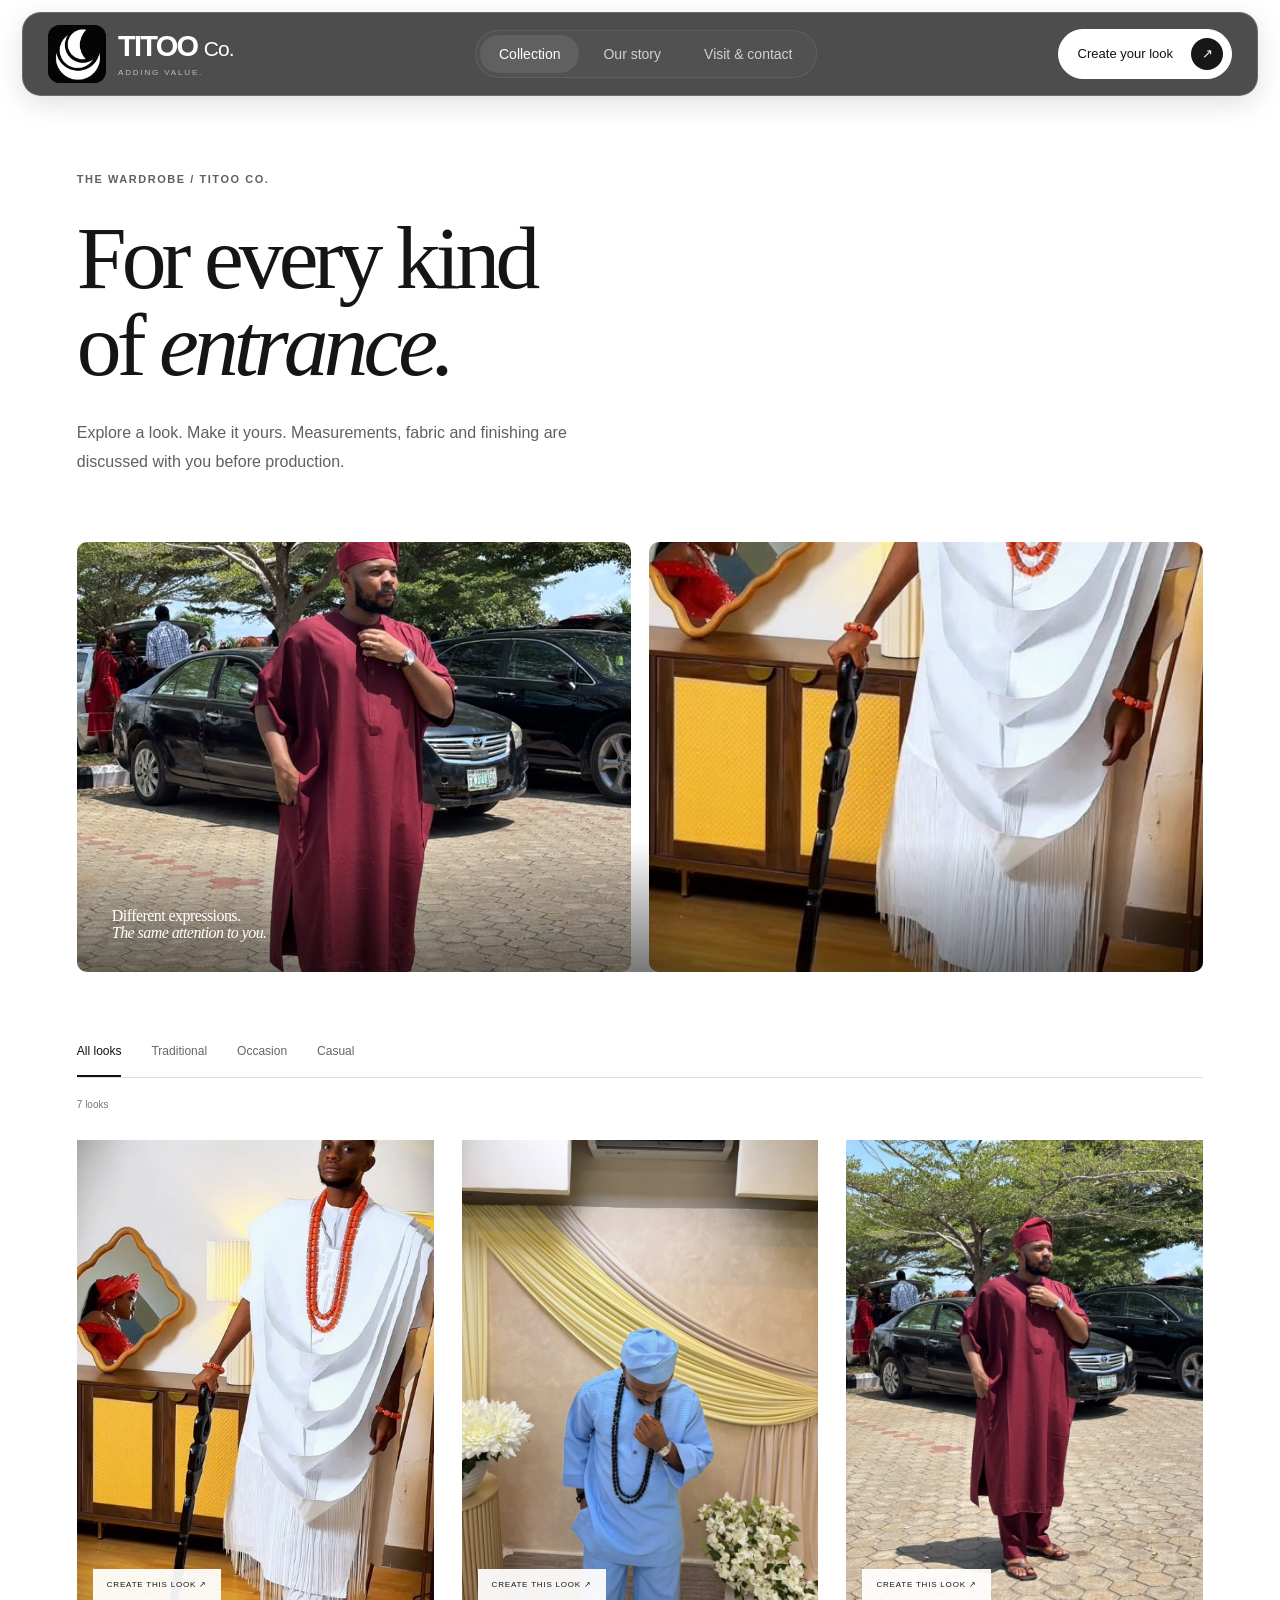
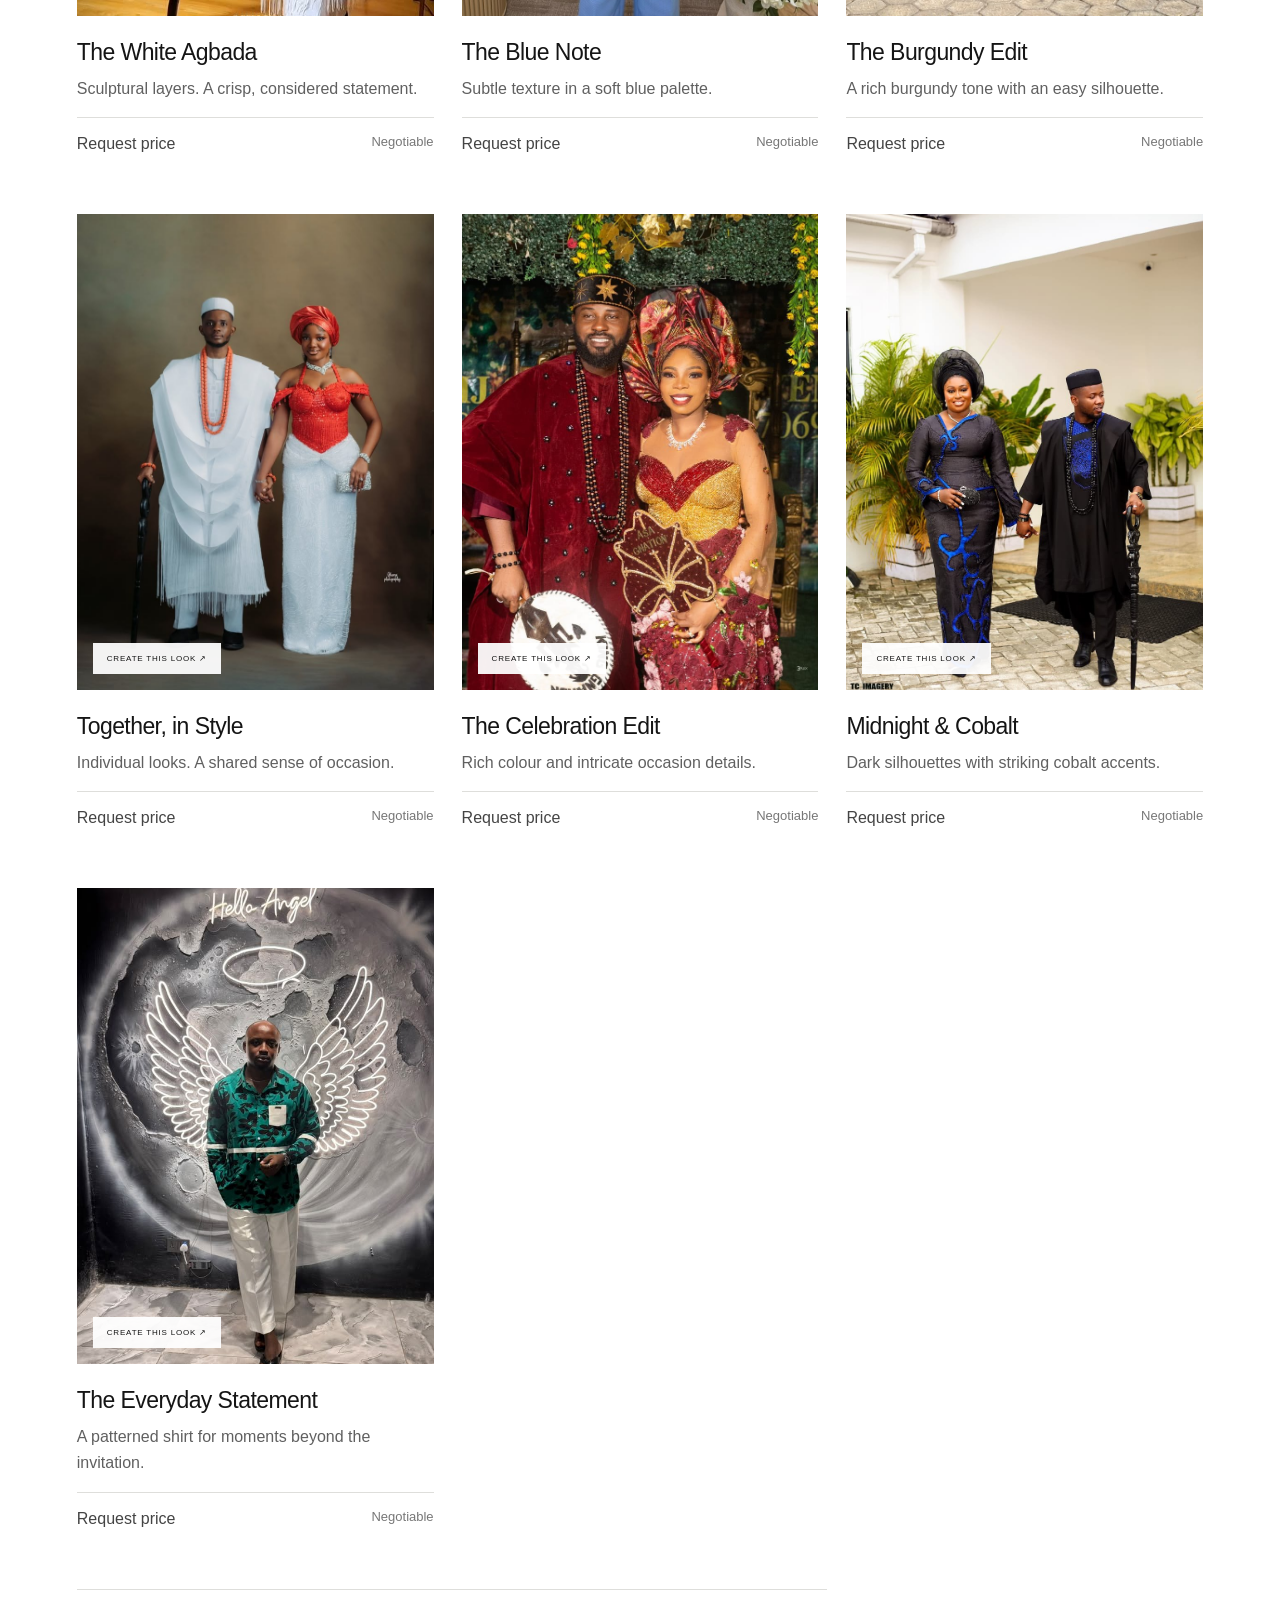
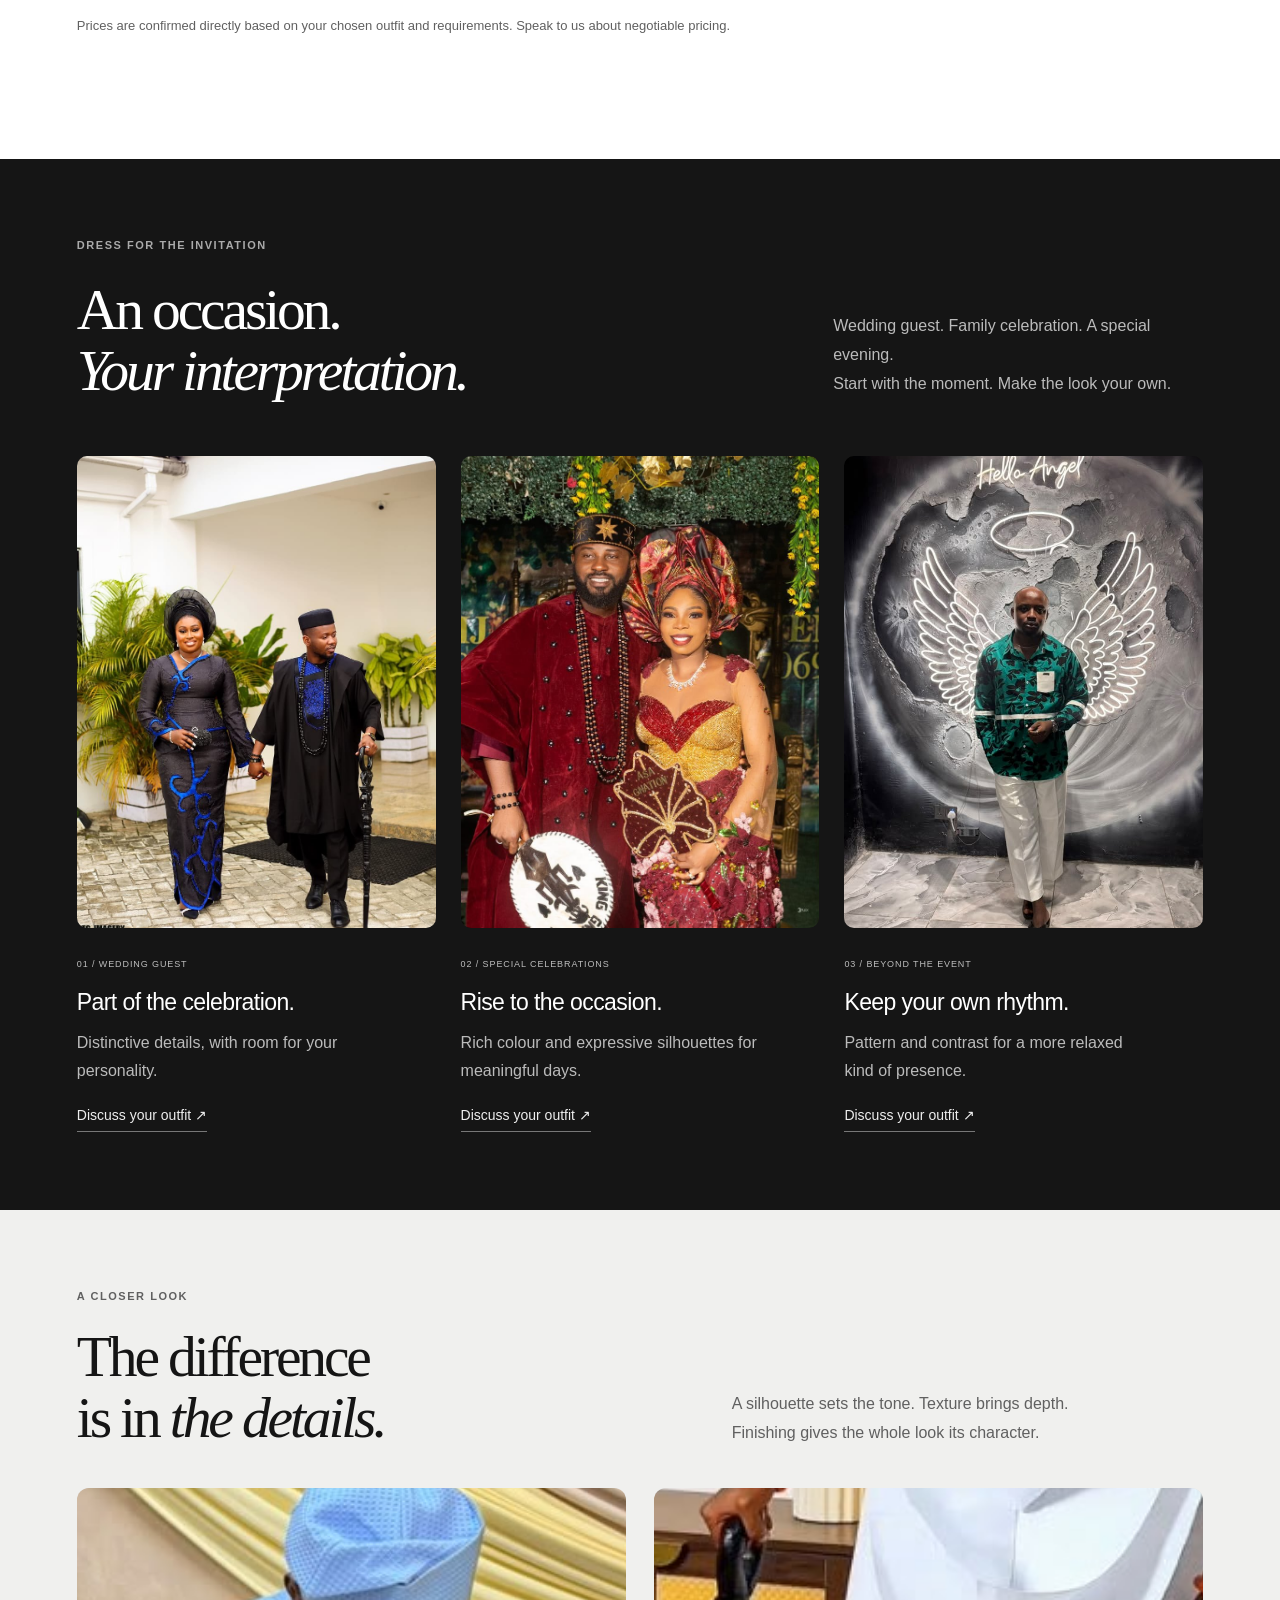
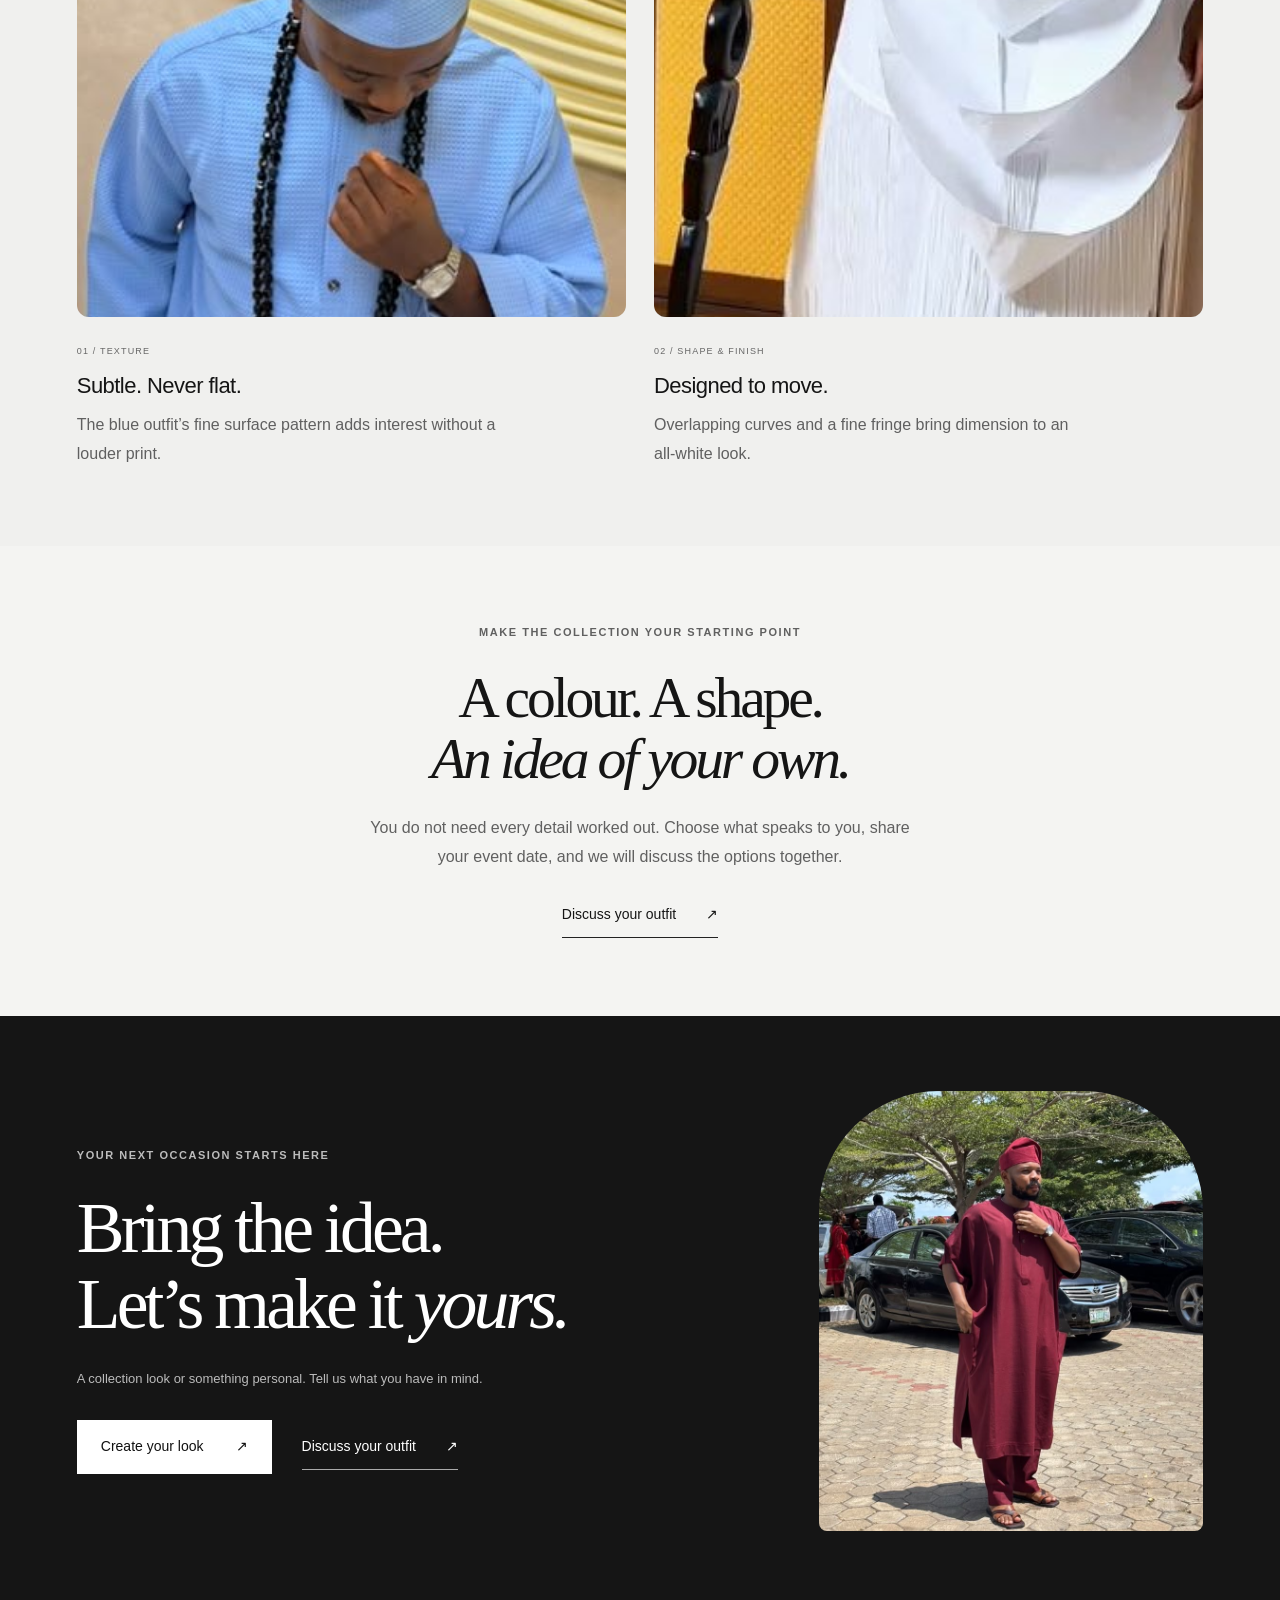
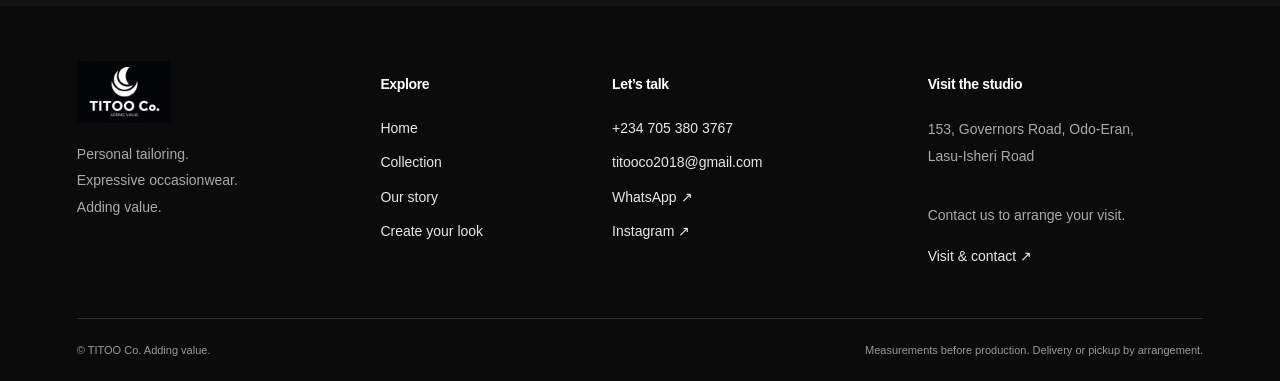
==== collection.html @ 391c6d2b "Update website" ====
<!doctype html>
<html lang="en">
    <head>
        <meta charset="utf-8" />
        <meta name="viewport" content="width=device-width,initial-scale=1" />
        <title>The Collection — TITOO Co.</title>
        <meta
            name="description"
            content="Personal tailoring and expressive occasionwear. Create your next look with TITOO Co."
        />
        <meta name="theme-color" content="#ffffff" />
        <link rel="icon" href="img/0.png" />
        <link rel="stylesheet" href="css/style.css" />
    </head>
    <body>
        <a class="skip-link" href="#main">Skip to content</a>
        <header class="site-header">
            <a class="header-brand" href="index.html" aria-label="TITOO Co. home">
                <span class="brand-mark"><img src="img/0.png" alt="" width="1024" height="1024" /></span>
                <span class="brand-type">
                    TITOO
                    <span class="brand-co">Co.</span>
                    <small>ADDING VALUE.</small>
                </span>
            </a>
            <button class="menu-toggle" type="button" aria-expanded="false" aria-controls="main-nav">
                Menu
                <span aria-hidden="true">+</span>
            </button>
            <nav id="main-nav" aria-label="Main navigation">
                <a href="collection.html" aria-current="page">Collection</a>
                <a href="story.html">Our story</a>
                <a href="visit.html">Visit & contact</a>
                <a class="nav-create" href="create.html">Create your look ↗</a>
            </nav>
            <a class="button small header-cta" href="create.html">
                Create your look
                <span aria-hidden="true">↗</span>
            </a>
        </header>
        <main id="main" tabindex="-1">
            <section class="page-intro">
                <p class="eyebrow">THE WARDROBE / TITOO CO.</p>
                <h1>
                    For every kind
                    <br />
                    of
                    <em>entrance.</em>
                </h1>
                <p>
                    Explore a look. Make it yours. Measurements, fabric and finishing are discussed with you before
                    production.
                </p>
            </section>
            <section class="collection-cover">
                <div>
                    <img
                        class=""
                        src="img/burgundy-edit.jpg"
                        alt="Full silhouette of the burgundy traditional outfit"
                        loading="lazy"
                        decoding="async"
                        width="810"
                        height="1080"
                    />
                </div>
                <div>
                    <img
                        class=""
                        src="img/white-agbada-detail.jpg"
                        alt="Sculptural white agbada layers"
                        loading="lazy"
                        decoding="async"
                        width="810"
                        height="1080"
                    />
                </div>
                <p>
                    Different expressions.
                    <br />
                    <em>The same attention to you.</em>
                </p>
            </section>
            <section class="catalog">
                <div class="filters" aria-label="Filter collection">
                    <button class="selected" data-filter="all" aria-pressed="true">All looks</button>
                    <button data-filter="traditional" aria-pressed="false">Traditional</button>
                    <button data-filter="occasion" aria-pressed="false">Occasion</button>
                    <button data-filter="casual" aria-pressed="false">Casual</button>
                </div>
                <p class="collection-count" role="status" aria-live="polite">7 looks</p>
                <div class="products">
                    <article class="product" data-category="traditional">
                        <a href="create.html?look=The%20White%20Agbada">
                            <div>
                                <img
                                    src="img/white-agbada.jpg"
                                    alt="The White Agbada"
                                    loading="lazy"
                                    decoding="async"
                                    width="498"
                                    height="884"
                                />
                                <span>CREATE THIS LOOK ↗</span>
                            </div>
                            <h3>The White Agbada</h3>
                        </a>
                        <p class="product-description">Sculptural layers. A crisp, considered statement.</p>
                        <p>
                            Request price
                            <span>Negotiable</span>
                        </p>
                    </article>
                    <article class="product" data-category="traditional">
                        <a href="create.html?look=The%20Blue%20Note">
                            <div>
                                <img
                                    src="img/blue-note.jpg"
                                    alt="The Blue Note"
                                    loading="lazy"
                                    decoding="async"
                                    width="810"
                                    height="1080"
                                />
                                <span>CREATE THIS LOOK ↗</span>
                            </div>
                            <h3>The Blue Note</h3>
                        </a>
                        <p class="product-description">Subtle texture in a soft blue palette.</p>
                        <p>
                            Request price
                            <span>Negotiable</span>
                        </p>
                    </article>
                    <article class="product" data-category="traditional">
                        <a href="create.html?look=The%20Burgundy%20Edit">
                            <div>
                                <img
                                    src="img/burgundy-edit.jpg"
                                    alt="The Burgundy Edit"
                                    loading="lazy"
                                    decoding="async"
                                    width="810"
                                    height="1080"
                                />
                                <span>CREATE THIS LOOK ↗</span>
                            </div>
                            <h3>The Burgundy Edit</h3>
                        </a>
                        <p class="product-description">A rich burgundy tone with an easy silhouette.</p>
                        <p>
                            Request price
                            <span>Negotiable</span>
                        </p>
                    </article>
                    <article class="product" data-category="occasion">
                        <a href="create.html?look=Together%2C%20in%20Style">
                            <div>
                                <img
                                    src="img/together-in-style.jpg"
                                    alt="Together, in Style"
                                    loading="lazy"
                                    decoding="async"
                                    width="772"
                                    height="1080"
                                />
                                <span>CREATE THIS LOOK ↗</span>
                            </div>
                            <h3>Together, in Style</h3>
                        </a>
                        <p class="product-description">Individual looks. A shared sense of occasion.</p>
                        <p>
                            Request price
                            <span>Negotiable</span>
                        </p>
                    </article>
                    <article class="product" data-category="occasion">
                        <a href="create.html?look=The%20Celebration%20Edit">
                            <div>
                                <img
                                    src="img/celebration-edit.jpg"
                                    alt="The Celebration Edit"
                                    loading="lazy"
                                    decoding="async"
                                    width="766"
                                    height="1149"
                                />
                                <span>CREATE THIS LOOK ↗</span>
                            </div>
                            <h3>The Celebration Edit</h3>
                        </a>
                        <p class="product-description">Rich colour and intricate occasion details.</p>
                        <p>
                            Request price
                            <span>Negotiable</span>
                        </p>
                    </article>
                    <article class="product" data-category="occasion">
                        <a href="create.html?look=Midnight%20%26%20Cobalt">
                            <div>
                                <img
                                    src="img/midnight-cobalt.jpg"
                                    alt="Midnight & Cobalt"
                                    loading="lazy"
                                    decoding="async"
                                    width="860"
                                    height="1185"
                                />
                                <span>CREATE THIS LOOK ↗</span>
                            </div>
                            <h3>Midnight & Cobalt</h3>
                        </a>
                        <p class="product-description">Dark silhouettes with striking cobalt accents.</p>
                        <p>
                            Request price
                            <span>Negotiable</span>
                        </p>
                    </article>
                    <article class="product" data-category="casual">
                        <a href="create.html?look=The%20Everyday%20Statement">
                            <div>
                                <img
                                    src="img/everyday-statement.jpg"
                                    alt="The Everyday Statement"
                                    loading="lazy"
                                    decoding="async"
                                    width="608"
                                    height="1080"
                                />
                                <span>CREATE THIS LOOK ↗</span>
                            </div>
                            <h3>The Everyday Statement</h3>
                        </a>
                        <p class="product-description">A patterned shirt for moments beyond the invitation.</p>
                        <p>
                            Request price
                            <span>Negotiable</span>
                        </p>
                    </article>
                </div>
                <p class="note">
                    Prices are confirmed directly based on your chosen outfit and requirements. Speak to us about
                    negotiable pricing.
                </p>
            </section>
            <section class="occasion-section section-space" aria-labelledby="occasion-heading">
                <div class="section-heading" data-scroll>
                    <div>
                        <p class="eyebrow">DRESS FOR THE INVITATION</p>
                        <h2 id="occasion-heading">
                            An occasion.
                            <br />
                            <em>Your interpretation.</em>
                        </h2>
                    </div>
                    <p>
                        Wedding guest. Family celebration. A special evening.
                        <br />
                        Start with the moment. Make the look your own.
                    </p>
                </div>
                <div class="occasion-grid">
                    <a href="create.html?occasion=Wedding%20guest" class="occasion-item" data-scroll>
                        <img
                            class=""
                            src="img/midnight-cobalt.jpg"
                            alt="Coordinated black and cobalt occasion outfits"
                            loading="lazy"
                            decoding="async"
                            width="810"
                            height="1080"
                        />
                        <div>
                            <span>01 / WEDDING GUEST</span>
                            <h3>Part of the celebration.</h3>
                            <p>Distinctive details, with room for your personality.</p>
                            <span class="occasion-link">Discuss your outfit ↗</span>
                        </div>
                    </a>
                    <a href="create.html?occasion=Celebration%20%2F%20party" class="occasion-item" data-scroll>
                        <img
                            class=""
                            src="img/celebration-edit.jpg"
                            alt="Burgundy traditional attire and a richly detailed celebration outfit"
                            loading="lazy"
                            decoding="async"
                            width="810"
                            height="1080"
                        />
                        <div>
                            <span>02 / SPECIAL CELEBRATIONS</span>
                            <h3>Rise to the occasion.</h3>
                            <p>Rich colour and expressive silhouettes for meaningful days.</p>
                            <span class="occasion-link">Discuss your outfit ↗</span>
                        </div>
                    </a>
                    <a href="create.html?occasion=Everyday%20style" class="occasion-item" data-scroll>
                        <img
                            class=""
                            src="img/everyday-statement.jpg"
                            alt="Green patterned shirt styled with light trousers"
                            loading="lazy"
                            decoding="async"
                            width="810"
                            height="1080"
                        />
                        <div>
                            <span>03 / BEYOND THE EVENT</span>
                            <h3>Keep your own rhythm.</h3>
                            <p>Pattern and contrast for a more relaxed kind of presence.</p>
                            <span class="occasion-link">Discuss your outfit ↗</span>
                        </div>
                    </a>
                </div>
            </section>
            <section class="detail-editorial section-space" aria-labelledby="detail-title">
                <div class="detail-heading" data-scroll>
                    <p class="eyebrow">A CLOSER LOOK</p>
                    <h2 id="detail-title">
                        The difference
                        <br />
                        is in
                        <em>the details.</em>
                    </h2>
                    <p>
                        A silhouette sets the tone. Texture brings depth. Finishing gives the whole look its character.
                    </p>
                </div>
                <div class="detail-grid">
                    <figure class="detail-shot" data-scroll>
                        <div class="detail-crop blue-detail">
                            <img
                                class=""
                                src="img/blue-note.jpg"
                                alt="Close view of the blue outfit’s textured surface and neckline"
                                loading="lazy"
                                decoding="async"
                                width="810"
                                height="1080"
                            />
                        </div>
                        <figcaption>
                            <span>01 / TEXTURE</span>
                            <h3>Subtle. Never flat.</h3>
                            <p>The blue outfit’s fine surface pattern adds interest without a louder print.</p>
                        </figcaption>
                    </figure>
                    <figure class="detail-shot" data-scroll>
                        <div class="detail-crop white-detail">
                            <img
                                class=""
                                src="img/white-agbada-detail.jpg"
                                alt="Close view of the white agbada’s overlapping panels and fringed edge"
                                loading="lazy"
                                decoding="async"
                                width="810"
                                height="1080"
                            />
                        </div>
                        <figcaption>
                            <span>02 / SHAPE & FINISH</span>
                            <h3>Designed to move.</h3>
                            <p>Overlapping curves and a fine fringe bring dimension to an all-white look.</p>
                        </figcaption>
                    </figure>
                </div>
            </section>
            <section class="collection-guidance section-space">
                <p class="eyebrow">MAKE THE COLLECTION YOUR STARTING POINT</p>
                <h2>
                    A colour. A shape.
                    <br />
                    <em>An idea of your own.</em>
                </h2>
                <p>
                    You do not need every detail worked out. Choose what speaks to you, share your event date, and we
                    will discuss the options together.
                </p>
                <a class="text-link" href="create.html">
                    Discuss your outfit
                    <span aria-hidden="true">↗</span>
                </a>
            </section>
        </main>
        <section class="closing-enquiry" aria-labelledby="closing-heading">
            <div>
                <p class="eyebrow">YOUR NEXT OCCASION STARTS HERE</p>
                <h2 id="closing-heading">
                    Bring the idea.
                    <br />
                    Let’s make it
                    <em>yours.</em>
                </h2>
                <p>A collection look or something personal. Tell us what you have in mind.</p>
                <div class="closing-actions">
                    <a class="button" href="create.html">
                        Create your look
                        <span aria-hidden="true">↗</span>
                    </a>
                    <a class="text-link" href="https://wa.me/2347053803767">
                        Discuss your outfit
                        <span aria-hidden="true">↗</span>
                    </a>
                </div>
            </div>
            <div class="closing-image">
                <img
                    class=""
                    src="img/burgundy-edit.jpg"
                    alt="The Burgundy Edit, a relaxed traditional silhouette"
                    loading="lazy"
                    decoding="async"
                    width="810"
                    height="1080"
                />
            </div>
        </section>
        <footer class="full-footer">
            <div class="footer-brand">
                <a href="index.html" class="brand" aria-label="TITOO Co. home">
                    <img src="img/0.png" alt="TITOO Co. Adding Value" width="1024" height="1024" loading="lazy" />
                </a>
                <p>
                    Personal tailoring.
                    <br />
                    Expressive occasionwear.
                    <br />
                    Adding value.
                </p>
            </div>
            <nav aria-label="Explore TITOO Co.">
                <h3>Explore</h3>
                <a href="index.html">Home</a>
                <a href="collection.html">Collection</a>
                <a href="story.html">Our story</a>
                <a href="create.html">Create your look</a>
            </nav>
            <div class="footer-contact">
                <h3>Let’s talk</h3>
                <a href="tel:+2347053803767">+234 705 380 3767</a>
                <a href="mailto:titooco2018@gmail.com">titooco2018@gmail.com</a>
                <a href="https://wa.me/2347053803767">WhatsApp ↗</a>
                <a href="https://www.instagram.com/titoo.co/" target="_blank" rel="noopener">Instagram ↗</a>
            </div>
            <div class="footer-visit">
                <h3>Visit the studio</h3>
                <address>
                    153, Governors Road, Odo-Eran,
                    <br />
                    Lasu-Isheri Road
                </address>
                <p>Contact us to arrange your visit.</p>
                <a href="visit.html">Visit & contact ↗</a>
            </div>
            <div class="footer-bottom">
                <small>© TITOO Co. Adding value.</small>
                <span>Measurements before production. Delivery or pickup by arrangement.</span>
            </div>
        </footer>
        <script src="js/app.js" defer></script>
    </body>
</html>
---- css/style.css ----
/* TITOO Co. — a quiet interface for expressive clothing. */
:root {
    --white: #fff;
    --paper: #f7f7f5;
    --ink: #151515;
    --muted: #606060;
    --line: #dededb;
    --gutter: clamp(22px, 6vw, 100px);
    --serif: "Bodoni MT", Didot, "Times New Roman", serif;
    --sans: -apple-system, BlinkMacSystemFont, "Segoe UI", Arial, sans-serif;
}
* {
    box-sizing: border-box;
}
html {
    scroll-padding-top: 112px;
}
body {
    margin: 0;
    background: var(--white);
    color: var(--ink);
    font-family: var(--sans);
    font-size: 15px;
    -webkit-font-smoothing: antialiased;
}
body,
button,
input,
select,
textarea {
    font-family: var(--sans);
}
::selection {
    background: #222;
    color: #fff;
}
a {
    color: inherit;
    text-decoration: none;
}
button,
input,
select,
textarea {
    font: inherit;
}
button,
a {
    -webkit-tap-highlight-color: transparent;
}
button {
    cursor: pointer;
}
button:disabled {
    cursor: default;
}
:focus-visible {
    outline: 2px solid #555;
    outline-offset: 5px;
}
img {
    display: block;
    max-width: 100%;
}
p {
    color: var(--muted);
    line-height: 1.8;
    margin: 0 0 22px;
}
h1,
h2,
h3,
figure {
    margin: 0;
}
h1,
h2 {
    font-family: var(--serif);
    font-weight: 400;
    letter-spacing: -0.055em;
}
h1 {
    font-size: clamp(66px, 7.2vw, 112px);
    line-height: 0.98;
}
h2 {
    font-size: clamp(40px, 4.5vw, 68px);
    line-height: 1.06;
}
h3 {
    font-size: 19px;
    font-weight: 500;
    letter-spacing: -0.025em;
    line-height: 1.4;
}
em {
    font-weight: 400;
}
.eyebrow {
    font-size: 10px;
    letter-spacing: 0.17em;
    font-weight: 600;
    line-height: 1.6;
    color: var(--muted);
    margin-bottom: 25px;
}
.skip-link {
    position: fixed;
    top: 12px;
    left: 12px;
    background: #fff;
    border: 1px solid;
    padding: 16px;
    transform: translateY(-160%);
    z-index: 100;
}
.skip-link:focus {
    transform: none;
}
.site-header {
    position: relative;
    z-index: 20;
    min-height: 100px;
    display: flex;
    align-items: center;
    justify-content: space-between;
    gap: 24px;
    padding: 12px var(--gutter);
    border-bottom: 1px solid var(--line);
    background: #fff;
}
.brand {
    display: block;
    width: 108px;
    height: 70px;
    flex: 0 0 auto;
    overflow: hidden;
}
.brand img {
    width: 108px;
    height: 108px;
    object-fit: contain;
    transform: translateY(-19px);
}
.site-header nav {
    display: flex;
    align-items: center;
    gap: clamp(20px, 3vw, 48px);
}
.site-header nav a {
    padding: 10px 0;
    font-size: 12px;
    color: #555;
    position: relative;
}
.site-header nav a::after {
    content: "";
    height: 1px;
    position: absolute;
    left: 0;
    right: 0;
    bottom: 4px;
    background: currentColor;
    transform: scaleX(0);
    transform-origin: left;
    transition: transform 0.25s;
}
.site-header nav a:hover::after,
.site-header nav a[aria-current]::after {
    transform: scaleX(1);
}
.site-header nav a[aria-current] {
    color: #111;
}
.menu-toggle {
    display: none;
}
.button {
    display: inline-flex;
    align-items: center;
    justify-content: space-between;
    gap: 32px;
    min-height: 50px;
    padding: 16px 23px;
    background: #181818;
    color: #fff;
    font-size: 12px;
    line-height: 1.4;
    border: 1px solid #181818;
    transition:
        background 0.25s,
        color 0.25s;
}
.button:hover {
    background: #424242;
}
.button.small {
    min-height: 44px;
    font-size: 11px;
    padding: 13px 19px;
    gap: 22px;
}
.text-link {
    display: inline-flex;
    gap: 30px;
    align-items: center;
    padding: 12px 0;
    border-bottom: 1px solid #222;
    font-size: 12px;
    line-height: 1.5;
    transition: gap 0.25s;
}
.text-link:hover {
    gap: 40px;
}
.hero {
    position: relative;
    display: grid;
    grid-template-columns: 1fr 1fr;
    column-gap: 5%;
    padding: 62px var(--gutter) 76px;
    min-height: 760px;
    max-width: 1680px;
    margin: auto;
}
.hero-copy {
    min-width: 0;
    padding-top: 5px;
}
.hero h1 {
    margin-bottom: 28px;
}
.hero-copy > p:not(.eyebrow) {
    font-size: 14px;
    line-height: 1.8;
    margin-bottom: 20px;
}
.carousel-wrap {
    min-width: 0;
    position: relative;
    padding: 7px 10px 0 14px;
    perspective: 1600px;
    align-self: center;
}
.edition {
    display: block;
    font-size: 9px;
    letter-spacing: 0.18em;
    color: #666;
    padding-bottom: 18px;
}
.carousel {
    position: relative;
    width: 100%;
    height: clamp(440px, 42vw, 620px);
    transform-style: preserve-3d;
    isolation: isolate;
}
.slide {
    position: absolute;
    inset: 0;
    width: 91%;
    display: grid;
    grid-template-rows: minmax(0, 1fr) 48px;
    transform: translateX(9%) rotateY(-13deg) scale(0.92);
    opacity: 0;
    visibility: hidden;
    pointer-events: none;
    transition:
        transform 0.85s cubic-bezier(0.22, 0.61, 0.36, 1),
        opacity 0.65s,
        visibility 0.85s;
}
.slide.active {
    transform: translateX(0) rotateY(-5deg);
    opacity: 1;
    visibility: visible;
    z-index: 2;
    pointer-events: auto;
}
.slide.is-next {
    opacity: 0.16;
    visibility: visible;
    transform: translateX(10%) rotateY(-17deg) scale(0.94);
    z-index: 0;
}
.slide img {
    width: 100%;
    height: 100%;
    object-fit: cover;
    object-position: center 42%;
    background: #e8e8e6;
    box-shadow: 14px 22px 40px #0000000d;
}
.slide img.white {
    object-position: center;
}
.slide figcaption {
    display: flex;
    justify-content: space-between;
    align-items: center;
    gap: 12px;
    font-size: 9px;
    letter-spacing: 0.08em;
    line-height: 1.5;
}
.slide figcaption span {
    color: #666;
    font-size: 9px;
    letter-spacing: 0;
    text-align: right;
}
.slide.is-next figcaption {
    visibility: hidden;
}
.controls {
    display: flex;
    gap: 13px;
    align-items: center;
    padding-top: 11px;
}
.controls button {
    min-height: 44px;
    min-width: 44px;
    border: 1px solid #d3d3d0;
    border-radius: 50%;
    background: #fff;
    color: #222;
    transition: background 0.2s;
}
.controls button:hover {
    background: #ededeb;
}
.controls [data-pause] {
    border: 0;
    border-radius: 0;
    font-size: 10px;
    padding: 0 10px;
    margin-left: auto;
    color: #555;
}
.controls #count {
    font-size: 10px;
    letter-spacing: 0.1em;
    min-width: 65px;
    text-align: center;
}
.scroll-note {
    position: absolute;
    bottom: 24px;
    left: var(--gutter);
    color: #777;
    font-size: 9px;
    letter-spacing: 0.14em;
}
.brand-line {
    padding: 35px var(--gutter);
    border-top: 1px solid var(--line);
    border-bottom: 1px solid var(--line);
    display: flex;
    align-items: center;
    justify-content: space-between;
    gap: 30px;
}
.brand-line p {
    margin: 0;
    color: #222;
    font-size: 13px;
}
.brand-line p span {
    display: block;
    color: #777;
}
.brand-line .eyebrow {
    margin: 0;
}
.product-story {
    display: grid;
    grid-template-columns: 1fr 1fr;
    align-items: start;
    gap: 10%;
    padding: 110px var(--gutter);
    background: var(--paper);
}
.story-visual {
    position: sticky;
    top: 32px;
    align-self: start;
}
.story-image-frame {
    height: min(70svh, 680px);
    overflow: hidden;
    background: #e8e6e1;
}
.story-image-frame img {
    width: 100%;
    height: 100%;
    object-fit: cover;
    transform: scale(var(--story-scale, 1));
}
.image-credit {
    display: flex;
    justify-content: space-between;
    gap: 15px;
    font-size: 9px;
    letter-spacing: 0.07em;
    padding: 20px 0 18px;
}
.image-credit span + span {
    color: #666;
    letter-spacing: 0;
}
.story-progress {
    height: 1px;
    background: #d5d5d0;
    overflow: hidden;
}
.story-progress span {
    display: block;
    width: 100%;
    height: 1px;
    background: #222;
    transform: scaleX(var(--story-progress, 0));
    transform-origin: left;
}
.chapter {
    min-height: 40svh;
    display: flex;
    flex-direction: column;
    justify-content: center;
    padding: 30px 0;
}
.chapter h2 {
    font-size: clamp(38px, 3.8vw, 60px);
    margin-bottom: 25px;
}
.chapter p:not(.eyebrow) {
    max-width: 400px;
    font-size: 14px;
}
.chapter .text-link {
    align-self: flex-start;
}
.collection-edit {
    padding: 110px var(--gutter) 120px;
}
.section-heading {
    display: flex;
    justify-content: space-between;
    gap: 35px;
    align-items: end;
    margin-bottom: 55px;
}
.section-heading .text-link {
    margin-bottom: 5px;
}
.editorial-pair {
    display: grid;
    grid-template-columns: 1fr 1fr;
    gap: 6%;
}
.editorial-look {
    min-width: 0;
}
.editorial-look:nth-child(2) {
    padding-top: 100px;
}
.editorial-image {
    overflow: hidden;
    background: #eee;
    aspect-ratio: 4/5;
}
.editorial-image img {
    width: 100%;
    height: 100%;
    object-fit: cover;
    transition: transform 0.6s;
}
.editorial-look:hover img {
    transform: scale(1.025);
}
.look-caption {
    display: flex;
    align-items: center;
    justify-content: space-between;
    padding-top: 22px;
    gap: 20px;
}
.editorial-look p {
    font-size: 12px;
    margin-top: 9px;
    max-width: 400px;
}
.split {
    padding: 110px var(--gutter);
    display: grid;
    grid-template-columns: 1fr 1fr;
    align-items: center;
    gap: 10%;
    border-top: 1px solid var(--line);
}
.photo {
    overflow: hidden;
    background: #eee;
}
.photo img {
    width: 100%;
    height: auto;
    aspect-ratio: 4/5;
    object-fit: cover;
}
.split h2 {
    margin-bottom: 30px;
}
.split p {
    max-width: 450px;
    font-size: 14px;
}
.statement {
    padding: 100px var(--gutter);
    background: #171717;
    color: white;
}
.statement .eyebrow {
    color: #aaa;
}
.statement h2 {
    max-width: 900px;
}
.three {
    display: grid;
    grid-template-columns: repeat(3, 1fr);
    gap: 7%;
    margin-top: 64px;
}
.three article {
    border-top: 1px solid #555;
    padding-top: 25px;
}
.three article > span {
    color: #aaa;
    font-size: 10px;
}
.three h3 {
    margin: 22px 0 15px;
}
.three p {
    color: #bcbcbc;
    font-size: 13px;
    margin: 0;
}
.wide-image {
    position: relative;
    background: #222;
    min-height: 630px;
    height: 75svh;
    max-height: 920px;
    isolation: isolate;
    overflow: hidden;
}
.wide-image img {
    position: absolute;
    width: 100%;
    height: 100%;
    object-fit: cover;
    object-position: center 30%;
}
.wide-image::after {
    content: "";
    position: absolute;
    inset: 0;
    background: linear-gradient(90deg, #000a, transparent 80%), linear-gradient(0deg, #0008, transparent 75%);
    z-index: 0;
}
.wide-image > div {
    position: absolute;
    bottom: 65px;
    left: var(--gutter);
    right: var(--gutter);
    color: #fff;
    z-index: 1;
}
.wide-image .eyebrow {
    color: #eee;
}
.wide-image h2 {
    margin-bottom: 32px;
}
.wide-image .button {
    background: #fff;
    border-color: #fff;
    color: #111;
}
.wide-image .button:hover {
    background: #ddd;
}
footer {
    padding: 85px var(--gutter) 28px;
    background: #f2f2f0;
    display: grid;
    grid-template-columns: 1.5fr 1fr;
    gap: 70px;
}
footer h2 {
    font-size: clamp(40px, 4vw, 62px);
    margin-bottom: 30px;
}
footer > div:nth-child(2) {
    padding-top: 8px;
    font-size: 13px;
}
footer b {
    font-size: 17px;
    font-weight: 600;
}
footer p {
    margin: 16px 0;
}
footer a:not(.button):hover {
    text-decoration: underline;
    text-underline-offset: 4px;
}
.footer-bottom {
    grid-column: 1/-1;
    border-top: 1px solid #ccc;
    padding-top: 25px;
    display: flex;
    justify-content: space-between;
    align-items: center;
    gap: 20px;
    color: #666;
}
.footer-bottom small {
    font-size: 10px;
}
.footer-bottom nav {
    display: flex;
    gap: 25px;
    font-size: 10px;
}
.page-intro {
    padding: 75px var(--gutter) 65px;
    max-width: 1400px;
}
.page-intro h1 {
    font-size: clamp(56px, 7vw, 104px);
    max-width: 1080px;
}
.page-intro > p:last-child:not(.eyebrow) {
    max-width: 535px;
    margin: 30px 0 0;
    font-size: 14px;
}
.catalog {
    padding: 0 var(--gutter) 100px;
}
.filters {
    display: flex;
    gap: 30px;
    flex-wrap: wrap;
    border-bottom: 1px solid var(--line);
}
.filters button {
    border: 0;
    border-bottom: 2px solid transparent;
    background: transparent;
    padding: 17px 0;
    min-height: 48px;
    color: #666;
    font-size: 12px;
}
.filters button.selected {
    color: #111;
    border-bottom-color: #111;
}
.collection-count {
    font-size: 10px;
    color: #777;
    padding-top: 18px;
    margin-bottom: 26px;
}
.products {
    display: grid;
    grid-template-columns: repeat(3, minmax(0, 1fr));
    gap: 55px 28px;
}
.product[hidden] {
    display: none;
}
.product a > div {
    aspect-ratio: 3/4;
    overflow: hidden;
    position: relative;
    background: #eee;
}
.product img {
    width: 100%;
    height: 100%;
    object-fit: cover;
    transition: transform 0.6s;
}
.product:hover img {
    transform: scale(1.025);
}
.product a > div span {
    position: absolute;
    bottom: 16px;
    left: 16px;
    background: #ffffffef;
    padding: 11px 14px;
    font-size: 8px;
    letter-spacing: 0.1em;
}
.product h3 {
    margin-top: 20px;
    font-size: 17px;
}
.product .product-description {
    font-size: 12px;
    margin: 8px 0 15px;
    line-height: 1.65;
}
.product > p:last-child {
    display: flex;
    justify-content: space-between;
    gap: 12px;
    font-size: 11px;
    border-top: 1px solid var(--line);
    padding-top: 12px;
    margin: 0;
    color: #444;
}
.product > p:last-child span {
    color: #777;
    font-size: 10px;
}
.note {
    font-size: 11px;
    line-height: 1.7;
}
.catalog > .note {
    border-top: 1px solid var(--line);
    padding-top: 25px;
    margin-top: 55px;
    max-width: 750px;
}
.process {
    padding: 95px var(--gutter);
    background: var(--paper);
    display: grid;
    grid-template-columns: 1fr 1fr;
    gap: 10%;
}
.process-steps article {
    padding: 28px 0;
    border-top: 1px solid var(--line);
}
.process-steps article:first-child {
    padding-top: 5px;
    border: 0;
}
.process-steps span {
    color: #777;
    font-size: 10px;
}
.process-steps h3 {
    margin: 12px 0;
}
.process-steps p {
    font-size: 13px;
    max-width: 440px;
    margin: 0;
}
.create-layout {
    padding: 80px var(--gutter) 110px;
    display: grid;
    grid-template-columns: 1fr 1fr;
    align-items: start;
    gap: 10%;
}
.create-layout h1 {
    margin-bottom: 35px;
}
.create-layout > div > p:not(.eyebrow) {
    max-width: 420px;
    font-size: 14px;
}
.create-layout ol {
    list-style: none;
    counter-reset: steps;
    padding: 0;
    margin: 35px 0;
}
.create-layout li {
    counter-increment: steps;
    border-top: 1px solid var(--line);
    padding: 19px 0;
    font-size: 12px;
    display: flex;
    gap: 20px;
}
.create-layout li::before {
    content: "0" counter(steps);
    color: #888;
    font-size: 10px;
}
.consultation-note {
    margin-top: 42px;
}
.consultation-note .eyebrow {
    display: block;
    margin-bottom: 15px;
}
.consultation-note > a {
    font-size: 18px;
}
.consultation-note p {
    font-size: 12px;
    margin-top: 14px;
    max-width: 330px;
}
form {
    padding: 35px;
    border: 1px solid var(--line);
}
.form-heading {
    font-size: 34px;
    letter-spacing: -0.04em;
    margin-bottom: 12px;
}
.form-intro {
    font-size: 12px;
    margin-bottom: 30px;
}
label {
    display: block;
    font-size: 11px;
    color: #333;
    margin-bottom: 25px;
    line-height: 1.6;
}
input,
select,
textarea {
    display: block;
    margin-top: 6px;
    width: 100%;
    min-width: 0;
    border: 0;
    border-bottom: 1px solid #bdbdb8;
    background: transparent;
    padding: 12px 0;
    font-size: 14px;
    color: #222;
    border-radius: 0;
    min-height: 46px;
}
textarea {
    resize: vertical;
}
input::placeholder,
textarea::placeholder {
    color: #767676;
}
input:focus,
textarea:focus,
select:focus {
    outline: none;
    border-bottom: 2px solid #111;
    padding-bottom: 11px;
}
form .button {
    width: 100%;
    margin-top: 5px;
}
form .note {
    margin: 18px 0 0;
}
form noscript a {
    text-decoration: underline;
}
.form-status {
    font-size: 12px;
    color: #333;
    margin: 16px 0 0;
}
.form-status:empty {
    display: none;
}
.contact-layout {
    display: grid;
    grid-template-columns: 0.8fr 1.2fr;
    gap: 9%;
    padding: 20px var(--gutter) 110px;
    align-items: start;
}
.contact-layout h2 {
    font-size: 36px;
    margin-bottom: 25px;
}
.contact-layout p {
    font-size: 13px;
}
.contact-layout .button {
    margin: 8px 0 25px;
}
.map {
    padding: 25px;
    background: #202321;
    color: #eee;
    border-radius: 18px;
    min-width: 0;
}
.map .eyebrow {
    color: #ccc;
}
.map iframe {
    width: 100%;
    height: 360px;
    border: 0;
    margin: 20px 0;
    display: block;
    filter: grayscale(1) invert(0.88) contrast(0.85);
    background: #333;
}
.map p {
    color: #bbb;
    font-size: 10px;
    margin: 0;
}
.map .button {
    border-color: #666;
    margin-bottom: 15px;
}
/* Scroll properties are calculated from viewport position, in both directions. */
[data-scroll] {
    opacity: var(--reveal-opacity, 1);
    transform: translate3d(0, var(--reveal-y, 0px), 0);
}
@media (min-width: 1600px) {
    .hero {
        min-height: 880px;
    }
}
@media (max-width: 1050px) {
    :root {
        --gutter: 5vw;
    }
    .hero {
        min-height: 690px;
        padding-top: 45px;
        gap: 3%;
    }
    .hero h1 {
        font-size: clamp(65px, 8vw, 85px);
    }
    .carousel {
        height: 480px;
    }
    .carousel-wrap {
        padding-left: 0;
        padding-right: 0;
    }
    .slide {
        width: 94%;
    }
    .product-story,
    .split,
    .create-layout {
        gap: 7%;
    }
    .products {
        gap: 45px 20px;
    }
}
@media (max-width: 760px) {
    :root {
        --gutter: 24px;
    }
    .site-header {
        min-height: 85px;
        padding-top: 8px;
        padding-bottom: 8px;
        gap: 15px;
        flex-wrap: wrap;
    }
    .brand {
        width: 88px;
        height: 58px;
    }
    .brand img {
        width: 88px;
        height: 88px;
        transform: translateY(-15px);
    }
    .site-header nav {
        width: 100%;
        order: 4;
        justify-content: space-between;
        gap: 16px;
        border-top: 1px solid var(--line);
        padding-top: 6px;
    }
    .site-header nav a {
        font-size: 11px;
    }
    .js-enabled .menu-toggle {
        display: flex;
        align-items: center;
        justify-content: space-between;
        gap: 14px;
        min-height: 44px;
        border: 0;
        background: transparent;
        font-size: 12px;
        margin-left: auto;
        padding: 10px 0 10px 10px;
    }
    .js-enabled .site-header nav:not(.open) {
        display: none;
    }
    .menu-toggle span {
        font-size: 20px;
        font-weight: 300;
    }
    .header-cta {
        min-width: 0;
    }
    .button.small {
        padding: 12px;
        font-size: 10px;
        gap: 14px;
    }
    .hero {
        padding-top: 42px;
        padding-bottom: 65px;
        grid-template-columns: 1fr;
        gap: 42px;
    }
    .hero h1 {
        font-size: clamp(66px, 12.5vw, 92px);
        line-height: 0.96;
    }
    .hero-copy .eyebrow {
        margin-bottom: 24px;
    }
    .hero-copy > p:not(.eyebrow) {
        max-width: 320px;
    }
    .carousel-wrap {
        width: min(100%, 520px);
        justify-self: center;
    }
    .carousel {
        height: auto;
        aspect-ratio: 0.81;
        max-height: 650px;
    }
    .slide {
        width: 94%;
        transform: translateX(6%) rotateY(-8deg) scale(0.95);
        grid-template-rows: minmax(0, 1fr) 45px;
    }
    .slide.active {
        transform: translateX(0) rotateY(-3deg);
    }
    .slide.is-next {
        transform: translateX(6%) rotateY(-10deg) scale(0.95);
    }
    .controls {
        padding-top: 7px;
    }
    .brand-line {
        padding: 28px var(--gutter);
        gap: 25px;
    }
    .brand-line .eyebrow {
        font-size: 8px;
        max-width: 100px;
    }
    .brand-line p {
        font-size: 11px;
    }
    .product-story {
        padding: 65px var(--gutter);
        grid-template-columns: 1fr;
        gap: 30px;
    }
    .story-visual {
        position: relative;
        top: auto;
    }
    .story-image-frame {
        height: auto;
        aspect-ratio: 4/5;
        max-height: 640px;
    }
    .story-progress {
        display: none;
    }
    .story-chapters {
        display: grid;
        gap: 0;
    }
    .chapter {
        min-height: 0;
        padding: 30px 0;
        border-top: 1px solid var(--line);
    }
    .chapter h2 {
        font-size: 42px;
    }
    .chapter p:not(.eyebrow) {
        max-width: 520px;
    }
    .collection-edit,
    .split,
    .statement,
    .process {
        padding: 65px var(--gutter);
    }
    .section-heading {
        display: block;
        margin-bottom: 35px;
    }
    .section-heading .text-link {
        margin-top: 20px;
    }
    .editorial-pair {
        gap: 24px;
    }
    .editorial-look:nth-child(2) {
        padding-top: 55px;
    }
    .look-caption h3 {
        font-size: 15px;
    }
    .editorial-look p {
        font-size: 11px;
        line-height: 1.6;
    }
    .split {
        grid-template-columns: 1fr;
        gap: 40px;
    }
    .split h2 {
        font-size: 46px;
    }
    .three {
        grid-template-columns: 1fr;
        gap: 32px;
        margin-top: 42px;
    }
    .three h3 {
        margin-top: 15px;
    }
    .wide-image {
        height: 650px;
        min-height: 550px;
        max-height: none;
    }
    .wide-image img {
        object-position: 50% 30%;
    }
    .wide-image::after {
        background: linear-gradient(0deg, #000b, transparent 85%);
    }
    .wide-image > div {
        bottom: 40px;
    }
    .wide-image h2 {
        font-size: 48px;
    }
    footer {
        grid-template-columns: 1fr;
        padding: 60px var(--gutter) 25px;
        gap: 45px;
    }
    .footer-bottom {
        align-items: start;
        flex-direction: column;
    }
    .footer-bottom nav {
        flex-wrap: wrap;
        gap: 24px;
    }
    .page-intro {
        padding: 50px var(--gutter) 45px;
    }
    .page-intro h1 {
        font-size: clamp(50px, 9vw, 72px);
    }
    .catalog {
        padding: 0 var(--gutter) 65px;
    }
    .products {
        grid-template-columns: repeat(2, minmax(0, 1fr));
        gap: 40px 18px;
    }
    .product h3 {
        font-size: 16px;
    }
    .product a > div span {
        left: 8px;
        bottom: 8px;
        font-size: 7px;
        padding: 9px;
    }
    .product .product-description {
        font-size: 11px;
    }
    .product > p:last-child {
        flex-direction: column;
        gap: 2px;
    }
    .process {
        grid-template-columns: 1fr;
        gap: 45px;
    }
    .create-layout {
        grid-template-columns: 1fr;
        padding: 50px var(--gutter) 65px;
        gap: 40px;
    }
    .create-layout h1 {
        font-size: 76px;
    }
    .create-layout > div > p:not(.eyebrow) {
        max-width: 520px;
    }
    .consultation-note {
        margin-top: 25px;
    }
    form {
        padding: 28px;
    }
    .contact-layout {
        grid-template-columns: 1fr;
        gap: 40px;
        padding: 0 var(--gutter) 65px;
    }
    .map iframe {
        height: 320px;
    }
}
@media (max-width: 390px) {
    :root {
        --gutter: 18px;
    }
    .hero h1 {
        font-size: 62px;
    }
    .header-cta {
        font-size: 9px !important;
        gap: 9px !important;
    }
    .site-header {
        gap: 10px;
    }
    .brand {
        width: 76px;
    }
    .brand img {
        width: 76px;
        height: 76px;
        transform: translateY(-9px);
    }
    .brand-line > .eyebrow {
        display: none;
    }
    .editorial-pair {
        grid-template-columns: 1fr;
        gap: 32px;
    }
    .editorial-look:nth-child(2) {
        padding: 0;
    }
    .products {
        grid-template-columns: 1fr;
    }
    .product > p:last-child {
        flex-direction: row;
    }
    .filters {
        gap: 22px;
    }
    .image-credit {
        font-size: 8px;
    }
    .slide figcaption {
        font-size: 8px;
    }
    .slide figcaption span {
        font-size: 8px;
    }
    .page-intro h1 {
        font-size: 49px;
    }
    form {
        padding: 22px;
    }
    .form-heading {
        font-size: 30px;
    }
}
@media (prefers-reduced-motion: reduce) {
    *,
    *::before,
    *::after {
        scroll-behavior: auto !important;
        transition: none !important;
        animation: none !important;
    }
    [data-scroll] {
        opacity: 1 !important;
        transform: none !important;
    }
    .story-visual {
        position: relative;
        top: auto;
    }
    .story-image-frame img {
        transform: none;
    }
    .chapter {
        min-height: 0;
        padding: 25px 0;
    }
    .slide,
    .slide.active,
    .slide.is-next {
        transform: none;
    }
    .slide.is-next {
        opacity: 0;
        visibility: hidden;
    }
}

/* Hide controls that depend on JavaScript until it is available. */
.controls,
.filters {
    display: none;
}
.js-enabled .controls,
.js-enabled .filters {
    display: flex;
}

/* Expanded editorial system — restrained product presentation, fashion scale. */
.site-header {
    position: sticky;
    top: 0;
    min-height: 78px;
    padding-top: 7px;
    padding-bottom: 7px;
    background: rgba(255, 255, 255, 0.93);
    -webkit-backdrop-filter: blur(18px);
    backdrop-filter: blur(18px);
}
.site-header .brand {
    width: 90px;
    height: 58px;
}
.site-header .brand img {
    width: 90px;
    height: 90px;
    transform: translateY(-16px);
}
.section-space {
    padding: 78px var(--gutter);
}
.hero {
    padding-top: 48px;
    padding-bottom: 65px;
    min-height: 730px;
}
.hero-copy {
    align-self: center;
}
.hero .carousel-wrap {
    filter: drop-shadow(0 15px 18px #00000005);
}
.hero .slide img {
    border-radius: 2px;
}
.collection-edit {
    padding-top: 75px;
    padding-bottom: 75px;
}
.editorial-look:nth-child(2) {
    padding-top: 65px;
}
.editorial-image {
    border-radius: 12px;
}
.brand-line {
    padding-top: 25px;
    padding-bottom: 25px;
}
.section-heading > p {
    max-width: 370px;
    font-size: 13px;
    margin: 0 0 3px;
}
/* A brief, native sticky scene. No scroll interception or artificial scroll speed. */
.spotlight-track {
    position: relative;
    background: #151515;
    color: #fff;
}
.spotlight-stage {
    position: relative;
    min-height: 750px;
    padding: 60px var(--gutter) 74px;
    display: grid;
    grid-template-columns: 1fr 1.42fr 0.85fr;
    align-items: center;
    gap: 4.5%;
    overflow: clip;
}
.js-enabled .spotlight-track {
    height: 185svh;
    min-height: 1200px;
}
.js-enabled .spotlight-stage {
    position: sticky;
    top: 78px;
    height: calc(100svh - 78px);
    min-height: 590px;
    max-height: 1050px;
}
.spotlight-intro {
    position: relative;
    z-index: 2;
    transform: translateY(var(--spot-title-y, 0px));
    opacity: var(--spot-title-opacity, 1);
}
.spotlight-intro .eyebrow {
    color: #b8b8b8;
    font-size: 8px;
    letter-spacing: 0.15em;
}
.spotlight-intro h2 {
    font-size: clamp(38px, 4.1vw, 66px);
    line-height: 1.02;
    margin-bottom: 24px;
}
.spotlight-intro > p:not(.eyebrow) {
    color: #bbb;
    font-size: 12px;
}
.spotlight-intro .text-link {
    border-color: #aaa;
    font-size: 11px;
    gap: 20px;
}
.spotlight-product {
    min-width: 0;
    transform: translate3d(var(--spot-x, 0px), var(--spot-y, 0px), 0) scale(var(--spot-scale, 1));
    transform-origin: center;
}
.spotlight-image {
    height: min(69svh, 700px);
    overflow: hidden;
    border-radius: 160px 160px 5px 5px;
    background: #777;
}
.spotlight-image img {
    width: 100%;
    height: 100%;
    object-fit: cover;
}
.spotlight-caption {
    display: block;
    color: #b8b8b8;
    font-size: 8px;
    letter-spacing: 0.14em;
    padding: 18px 0 0;
    text-align: center;
}
.spotlight-notes {
    position: relative;
    z-index: 2;
}
.spotlight-notes article {
    border-top: 1px solid #555;
    padding: 23px 0 17px;
    opacity: var(--detail-opacity, 1);
    transform: translateY(var(--detail-y, 0px));
    clip-path: inset(0 0 var(--detail-clip, 0%) 0);
}
.spotlight-notes article > span {
    color: #b8b8b8;
    letter-spacing: 0.13em;
    font-size: 8px;
}
.spotlight-notes h3 {
    font-size: 16px;
    margin: 13px 0 8px;
}
.spotlight-notes p {
    color: #bfbfbf;
    font-size: 12px;
    line-height: 1.7;
    margin: 0;
}
.spotlight-bottom {
    position: absolute;
    left: var(--gutter);
    right: var(--gutter);
    bottom: 27px;
    display: flex;
    align-items: center;
    gap: 28px;
    font-size: 8px;
    letter-spacing: 0.12em;
    color: #bbb;
}
.spotlight-meter {
    height: 1px;
    background: #555;
    flex: 1;
}
.spotlight-meter span {
    height: 1px;
    background: #ddd;
    display: block;
    transform: scaleX(var(--spot-progress, 1));
    transform-origin: left;
}
.spotlight-bottom > span {
    white-space: nowrap;
}
/* Close crops reuse the original photographs; clothing colours stay intact. */
.detail-editorial {
    background: #f0f0ee;
}
.detail-heading {
    display: grid;
    grid-template-columns: 1.15fr 1fr;
    align-items: end;
    column-gap: 10%;
    margin-bottom: 40px;
}
.detail-heading .eyebrow {
    grid-column: 1/-1;
    margin-bottom: 20px;
}
.detail-heading > p:last-child {
    font-size: 13px;
    max-width: 340px;
    margin: 0;
}
.detail-grid {
    display: grid;
    grid-template-columns: 1fr 1fr;
    gap: 28px;
}
.detail-crop {
    overflow: hidden;
    aspect-ratio: 1.28;
    border-radius: 12px;
    background: #ddd;
}
.detail-crop img {
    width: 100%;
    height: 100%;
    object-fit: cover;
}
.blue-detail img {
    transform: scale(2.25);
    transform-origin: 50% 64%;
}
.white-detail img {
    transform: scale(1.75);
    transform-origin: 64% 45%;
}
.detail-shot figcaption {
    padding-top: 22px;
}
.detail-shot figcaption > span {
    color: #666;
    font-size: 9px;
    letter-spacing: 0.13em;
}
.detail-shot h3 {
    font-size: 22px;
    margin: 12px 0 9px;
}
.detail-shot p {
    font-size: 12px;
    margin-bottom: 0;
    max-width: 420px;
}
.occasion-section {
    background: #151515;
    color: #fff;
}
.occasion-section .eyebrow {
    color: #aaa;
}
.occasion-section .section-heading > p {
    color: #bbb;
}
.occasion-grid {
    display: grid;
    grid-template-columns: repeat(3, minmax(0, 1fr));
    gap: 25px;
}
.occasion-item {
    min-width: 0;
}
.occasion-item > img {
    width: 100%;
    aspect-ratio: 0.76;
    height: auto;
    object-fit: cover;
    border-radius: 10px;
    transition: filter 0.4s;
}
.occasion-item:hover > img {
    filter: brightness(1.08);
}
.occasion-item > div {
    padding-top: 24px;
}
.occasion-item span {
    font-size: 9px;
    letter-spacing: 0.1em;
    color: #bdbdbd;
}
.occasion-item h3 {
    font-size: 23px;
    margin: 14px 0 10px;
}
.occasion-item p {
    color: #bbb;
    font-size: 12px;
    max-width: 310px;
    margin-bottom: 19px;
}
.occasion-item .occasion-link {
    color: #eee;
    letter-spacing: 0;
    display: inline-block;
    border-bottom: 1px solid #777;
    padding-bottom: 8px;
    font-size: 11px;
}
.visual-story {
    display: grid;
    grid-template-columns: 1.15fr 1fr;
    gap: 9%;
    align-items: center;
}
.story-photo-pair {
    display: grid;
    grid-template-columns: 1.1fr 0.75fr;
    gap: 18px;
    align-items: center;
}
.story-photo-pair > div {
    overflow: hidden;
    border-radius: 8px;
}
.story-photo-pair > div:first-child {
    aspect-ratio: 0.62;
}
.story-photo-pair > div:last-child {
    aspect-ratio: 0.65;
    margin-top: 100px;
}
.story-photo-pair img {
    width: 100%;
    height: 100%;
    object-fit: cover;
}
.story-copy h2 {
    margin-bottom: 30px;
}
.story-copy > p:not(.eyebrow) {
    font-size: 13px;
    max-width: 440px;
}
.journey {
    background: #f4f4f2;
}
.journey .section-heading {
    margin-bottom: 42px;
}
.journey-steps {
    padding: 0;
    margin: 0 0 30px;
    list-style: none;
    display: grid;
    grid-template-columns: repeat(4, 1fr);
    gap: 30px;
}
.journey-steps li {
    border-top: 1px solid #bfbfbc;
    padding-top: 22px;
}
.journey-steps li > span {
    font-size: 10px;
    color: #666;
}
.journey-steps h3 {
    margin: 25px 0 13px;
    font-size: 19px;
}
.journey-steps p {
    font-size: 12px;
    margin-bottom: 0;
}
.styling-gallery {
    background: #fff;
}
.gallery-grid {
    display: grid;
    grid-template-columns: 1.1fr 1fr 1fr;
    grid-template-rows: 300px 300px;
    gap: 18px;
}
.gallery-grid > a {
    position: relative;
    overflow: hidden;
    border-radius: 12px;
    background: #ddd;
    min-width: 0;
}
.gallery-grid .gallery-tall {
    grid-row: span 2;
}
.gallery-grid .gallery-wide {
    grid-column: span 2;
}
.gallery-grid img {
    width: 100%;
    height: 100%;
    object-fit: cover;
    transition: transform 0.7s;
}
.gallery-wide img {
    object-position: 50% 28%;
}
.gallery-grid > a:hover img {
    transform: scale(1.035);
}
.gallery-grid > a::after {
    content: "";
    position: absolute;
    inset: 50% 0 0;
    background: linear-gradient(transparent, #000a);
    pointer-events: none;
}
.gallery-grid > a > span {
    position: absolute;
    bottom: 22px;
    left: 23px;
    right: 18px;
    color: #fff;
    z-index: 1;
    font-size: 12px;
}
.gallery-note {
    margin: 22px 0 0;
    font-size: 11px;
}
.faq-section {
    display: grid;
    grid-template-columns: 1fr 1.2fr;
    gap: 10%;
    border-top: 1px solid var(--line);
}
.faq-intro h2 {
    margin-bottom: 27px;
}
.faq-intro p:not(.eyebrow) {
    max-width: 330px;
    font-size: 13px;
}
.faq-list details {
    border-top: 1px solid #ccc;
}
.faq-list details:last-child {
    border-bottom: 1px solid #ccc;
}
.faq-list summary {
    cursor: pointer;
    list-style: none;
    padding: 24px 35px 24px 0;
    font-size: 14px;
    font-weight: 500;
    line-height: 1.5;
    position: relative;
}
.faq-list summary::-webkit-details-marker {
    display: none;
}
.faq-list summary::after {
    content: "+";
    position: absolute;
    right: 4px;
    top: 21px;
    font-size: 21px;
    font-weight: 300;
}
.faq-list details[open] summary::after {
    content: "−";
}
.faq-list details p {
    font-size: 13px;
    max-width: 530px;
    padding-right: 30px;
    margin-bottom: 25px;
}
.closing-enquiry {
    display: grid;
    grid-template-columns: 1.25fr 0.75fr;
    gap: 9%;
    align-items: center;
    background: #151515;
    color: white;
    padding: 75px var(--gutter);
}
.closing-enquiry .eyebrow {
    color: #bcbcbc;
}
.closing-enquiry h2 {
    font-size: clamp(44px, 5.6vw, 82px);
    margin-bottom: 25px;
}
.closing-enquiry p:not(.eyebrow) {
    color: #bbb;
    font-size: 13px;
    max-width: 450px;
}
.closing-actions {
    display: flex;
    align-items: center;
    flex-wrap: wrap;
    gap: 30px;
    margin-top: 30px;
}
.closing-actions .button {
    color: #111;
    background: white;
    border-color: white;
}
.closing-actions .button:hover {
    background: #ddd;
}
.closing-actions .text-link {
    border-color: #aaa;
}
.closing-image {
    height: 440px;
    overflow: hidden;
    border-radius: 120px 120px 8px 8px;
}
.closing-image img {
    height: 100%;
    width: 100%;
    object-fit: cover;
}
.full-footer {
    background: #0b0b0b;
    color: #e8e8e8;
    padding: 55px var(--gutter) 25px;
    grid-template-columns: 1.1fr 0.8fr 1.15fr 1.15fr;
    gap: 40px;
}
.full-footer > div:nth-child(2) {
    padding: 0;
}
.full-footer .brand {
    width: 94px;
    height: 62px;
}
.full-footer .brand img {
    width: 94px;
    height: 94px;
    transform: translateY(-16px);
}
.full-footer h3 {
    font-size: 11px;
    font-weight: 600;
    color: #fff;
    margin: 14px 0 22px;
}
.full-footer > nav,
.footer-contact,
.footer-visit {
    display: flex;
    flex-direction: column;
    align-items: start;
}
.full-footer p,
.full-footer address {
    color: #aaa;
    font-size: 11px;
    line-height: 1.9;
    font-style: normal;
    margin: 18px 0 15px;
}
.full-footer address {
    margin-top: 0;
}
.full-footer a:not(.brand) {
    font-size: 11px;
    line-height: 1.8;
    margin-bottom: 9px;
    overflow-wrap: anywhere;
}
.full-footer .footer-bottom {
    padding-top: 25px;
    border-color: #333;
    color: #999;
    gap: 20px;
}
.full-footer .footer-bottom > span {
    font-size: 9px;
}
.collection-cover {
    margin: 0 var(--gutter) 55px;
    display: grid;
    grid-template-columns: 1fr 1fr;
    gap: 18px;
    position: relative;
}
.collection-cover > div {
    height: 430px;
    overflow: hidden;
    border-radius: 10px;
}
.collection-cover img {
    width: 100%;
    height: 100%;
    object-fit: cover;
    object-position: center 45%;
}
.collection-cover > p {
    position: absolute;
    bottom: 0;
    left: 0;
    right: 0;
    margin: 0;
    padding: 65px 35px 30px;
    color: white;
    font-family: var(--serif);
    font-size: 40px;
    line-height: 1.1;
    letter-spacing: -0.035em;
    background: linear-gradient(transparent, #0008);
    border-radius: 0 0 10px 10px;
}
.collection-guidance {
    text-align: center;
    background: #f4f4f2;
}
.collection-guidance h2 {
    margin-bottom: 25px;
}
.collection-guidance > p:not(.eyebrow) {
    max-width: 540px;
    margin: 0 auto 20px;
    font-size: 13px;
}
.story-banner {
    margin: 0 var(--gutter) 55px;
    display: grid;
    grid-template-columns: 1.3fr 0.7fr;
    background: #171717;
    color: white;
    border-radius: 12px;
    overflow: hidden;
}
.story-banner > div:first-child {
    height: 510px;
    overflow: hidden;
}
.story-banner img {
    width: 100%;
    height: 100%;
    object-fit: cover;
    object-position: 50% 40%;
}
.story-banner > div:last-child {
    padding: 45px;
    align-self: center;
}
.story-banner .eyebrow {
    color: #aaa;
    font-size: 8px;
}
.story-banner p:last-child {
    font-family: var(--serif);
    font-size: 38px;
    letter-spacing: -0.035em;
    line-height: 1.2;
    color: white;
    margin: 0;
}
.enquiry-inspiration {
    display: grid;
    grid-template-columns: 0.8fr 1.2fr;
    gap: 9%;
    align-items: center;
    background: #161616;
    color: #fff;
}
.enquiry-inspiration h2 {
    margin-bottom: 25px;
}
.enquiry-inspiration p {
    color: #bbb;
    font-size: 13px;
}
.enquiry-inspiration .text-link {
    border-color: #aaa;
}
.inspiration-pair {
    display: grid;
    grid-template-columns: 1fr 1fr;
    gap: 20px;
}
.inspiration-pair a {
    min-width: 0;
}
.inspiration-pair img {
    width: 100%;
    height: 390px;
    object-fit: cover;
    border-radius: 10px;
}
.inspiration-pair span {
    display: block;
    padding-top: 16px;
    font-size: 11px;
}
.visit-planning {
    display: grid;
    grid-template-columns: 1fr 1fr;
    gap: 12%;
    align-items: center;
    background: #f3f3f1;
}
.visit-planning h2 {
    margin-bottom: 28px;
}
.visit-planning p {
    font-size: 13px;
    max-width: 440px;
}
.visit-photo {
    overflow: hidden;
    height: 520px;
    border-radius: 12px;
}
.visit-photo img {
    width: 100%;
    height: 100%;
    object-fit: cover;
}
@media (min-width: 761px) and (max-height: 700px) {
    .js-enabled .spotlight-stage {
        top: 0;
        min-height: 580px;
        height: 100svh;
    }
    .spotlight-stage {
        padding-top: 30px;
    }
    .spotlight-notes article {
        padding-top: 14px;
        padding-bottom: 10px;
    }
}
@media (max-width: 1050px) {
    .spotlight-stage {
        gap: 3%;
        grid-template-columns: 1fr 1.2fr 0.9fr;
    }
    .spotlight-intro h2 {
        font-size: 42px;
    }
    .spotlight-notes h3 {
        font-size: 14px;
    }
    .spotlight-notes p {
        font-size: 11px;
    }
    .gallery-grid {
        grid-template-rows: 250px 250px;
    }
    .journey-steps {
        gap: 22px;
    }
    .journey-steps h3 {
        font-size: 17px;
    }
    .story-banner > div:last-child {
        padding: 30px;
    }
    .story-banner p:last-child {
        font-size: 32px;
    }
    .full-footer {
        gap: 25px;
    }
}
@media (max-width: 760px) {
    .site-header {
        min-height: 76px;
    }
    .site-header .brand {
        width: 80px;
        height: 53px;
    }
    .site-header .brand img {
        width: 80px;
        height: 80px;
        transform: translateY(-14px);
    }
    .section-space {
        padding: 54px var(--gutter);
    }
    .hero {
        min-height: 0;
        padding-top: 36px;
        padding-bottom: 60px;
    }
    .section-heading {
        margin-bottom: 32px;
    }
    .section-heading > p {
        margin-top: 24px;
    }
    .collection-edit {
        padding-top: 54px;
        padding-bottom: 54px;
    }
    .editorial-look:nth-child(2) {
        padding-top: 35px;
    }
    .js-enabled .spotlight-track {
        height: auto;
        min-height: 0;
    }
    .spotlight-stage,
    .js-enabled .spotlight-stage {
        position: relative;
        top: auto;
        height: auto;
        min-height: 0;
        max-height: none;
        grid-template-columns: 1fr;
        gap: 30px;
        padding: 54px var(--gutter) 30px;
        overflow: hidden;
    }
    .spotlight-intro {
        opacity: 1 !important;
        transform: none !important;
    }
    .spotlight-intro h2 {
        font-size: 52px;
    }
    .spotlight-product {
        transform: none !important;
    }
    .spotlight-image {
        height: auto;
        aspect-ratio: 0.8;
        max-height: 650px;
        border-radius: 110px 110px 6px 6px;
    }
    .spotlight-notes {
        display: grid;
        gap: 5px;
    }
    .spotlight-notes article {
        opacity: 1 !important;
        transform: none !important;
        clip-path: none !important;
        padding: 22px 0;
    }
    .spotlight-notes h3 {
        font-size: 21px;
    }
    .spotlight-notes p {
        font-size: 13px;
        max-width: 450px;
    }
    .spotlight-bottom {
        position: static;
        flex-wrap: wrap;
        gap: 18px;
    }
    .spotlight-bottom > span:last-child {
        display: none;
    }
    .detail-heading {
        grid-template-columns: 1fr;
        gap: 22px;
    }
    .detail-heading .eyebrow {
        margin: 0;
    }
    .detail-heading > p:last-child {
        max-width: 480px;
    }
    .detail-grid {
        gap: 23px;
    }
    .detail-crop {
        aspect-ratio: 0.95;
    }
    .detail-shot h3 {
        font-size: 20px;
    }
    .occasion-grid {
        grid-template-columns: 1fr;
        gap: 40px;
    }
    .occasion-item {
        display: grid;
        grid-template-columns: 1fr 1fr;
        gap: 24px;
        align-items: center;
    }
    .occasion-item > div {
        padding: 0;
    }
    .occasion-item > img {
        aspect-ratio: 0.68;
    }
    .occasion-item h3 {
        font-size: 23px;
    }
    .occasion-item p {
        font-size: 12px;
    }
    .occasion-item span {
        font-size: 8px;
    }
    .visual-story {
        grid-template-columns: 1fr;
        gap: 38px;
    }
    .story-photo-pair {
        gap: 15px;
    }
    .story-photo-pair > div:first-child {
        aspect-ratio: 0.7;
    }
    .story-photo-pair > div:last-child {
        margin-top: 50px;
    }
    .journey-steps {
        grid-template-columns: 1fr 1fr;
        gap: 30px 25px;
    }
    .journey-steps h3 {
        font-size: 19px;
    }
    .journey-steps p {
        font-size: 12px;
    }
    .gallery-grid {
        grid-template-columns: 1fr 1fr;
        grid-template-rows: 270px 220px;
        gap: 12px;
    }
    .gallery-grid .gallery-tall {
        grid-row: auto;
    }
    .gallery-grid .gallery-wide {
        grid-column: auto;
    }
    .gallery-grid > a > span {
        bottom: 15px;
        left: 14px;
        font-size: 10px;
    }
    .faq-section {
        grid-template-columns: 1fr;
        gap: 35px;
    }
    .faq-intro p:not(.eyebrow) {
        max-width: 480px;
    }
    .faq-list summary {
        padding-top: 22px;
        padding-bottom: 22px;
        font-size: 13px;
    }
    .closing-enquiry {
        grid-template-columns: 1fr;
        padding: 55px var(--gutter);
        gap: 35px;
    }
    .closing-enquiry h2 {
        font-size: 54px;
    }
    .closing-image {
        height: 360px;
        border-radius: 100px 100px 8px 8px;
    }
    .closing-image img {
        object-position: center 36%;
    }
    .closing-actions {
        gap: 22px;
    }
    .full-footer {
        grid-template-columns: 1fr 1fr;
        gap: 30px;
        padding: 40px var(--gutter) 25px;
    }
    .full-footer .footer-bottom {
        gap: 15px;
    }
    .full-footer .footer-bottom > span {
        font-size: 9px;
    }
    .collection-cover {
        margin-bottom: 35px;
        gap: 12px;
    }
    .collection-cover > div {
        height: 320px;
    }
    .collection-cover > p {
        font-size: 30px;
        padding: 65px 20px 25px;
    }
    .story-banner {
        grid-template-columns: 1fr;
        margin-bottom: 20px;
    }
    .story-banner > div:first-child {
        height: 420px;
    }
    .story-banner > div:last-child {
        padding: 35px 28px;
    }
    .story-banner p:last-child {
        font-size: 34px;
    }
    .enquiry-inspiration {
        grid-template-columns: 1fr;
        gap: 35px;
    }
    .inspiration-pair img {
        height: 300px;
    }
    .inspiration-pair {
        gap: 15px;
    }
    .visit-planning {
        grid-template-columns: 1fr;
        gap: 35px;
    }
    .visit-photo {
        height: 440px;
    }
}
@media (max-width: 390px) {
    .site-header .brand {
        width: 70px;
        height: 48px;
    }
    .site-header .brand img {
        width: 70px;
        height: 70px;
        transform: translateY(-11px);
    }
    .detail-grid {
        grid-template-columns: 1fr;
        gap: 35px;
    }
    .detail-crop {
        aspect-ratio: 1.1;
    }
    .occasion-item {
        gap: 18px;
    }
    .occasion-item h3 {
        font-size: 21px;
    }
    .occasion-item p {
        font-size: 11px;
    }
    .occasion-item .occasion-link {
        font-size: 10px;
    }
    .journey-steps {
        gap: 28px 20px;
    }
    .journey-steps h3 {
        font-size: 17px;
    }
    .gallery-grid {
        grid-template-rows: 225px 210px;
    }
    .full-footer {
        grid-template-columns: 1fr;
        gap: 18px;
    }
    .footer-brand {
        padding-bottom: 10px;
    }
    .full-footer h3 {
        margin-bottom: 14px;
    }
    .closing-enquiry h2 {
        font-size: 46px;
    }
    .inspiration-pair img {
        height: 260px;
    }
}
@media (prefers-reduced-motion: reduce) {
    .js-enabled .spotlight-track {
        height: auto;
        min-height: 0;
    }
    .spotlight-stage,
    .js-enabled .spotlight-stage {
        position: relative;
        top: auto;
        height: auto;
        min-height: 750px;
    }
    .spotlight-product,
    .spotlight-intro,
    .spotlight-notes article {
        transform: none !important;
        opacity: 1 !important;
        clip-path: none !important;
    }
    .spotlight-bottom {
        display: none;
    }
}

/* Readability and a stronger, floating fashion masthead. */
body {
    font-size: 17px;
}
p {
    line-height: 1.8;
}
main p:not(.eyebrow):not(.note):not(.collection-count),
.hero-copy > p:not(.eyebrow),
.chapter p:not(.eyebrow),
.product .product-description {
    font-size: 16px;
}
.eyebrow,
.edition {
    font-size: 11px;
    letter-spacing: 0.14em;
}
h3,
.journey-steps h3,
.product h3 {
    font-size: 23px;
}
.text-link,
.button,
.occasion-item .occasion-link {
    font-size: 14px;
}
label {
    font-size: 14px;
}
input,
select,
textarea {
    font-size: 16px;
}
.note,
.product > p:last-child,
.product > p:last-child span {
    font-size: 13px;
}
.faq-list summary {
    font-size: 17px;
    padding-top: 26px;
    padding-bottom: 26px;
}
.full-footer a:not(.brand),
.full-footer p,
.full-footer address {
    font-size: 14px;
}
.full-footer h3 {
    font-size: 14px;
}
.full-footer .footer-bottom small,
.full-footer .footer-bottom > span {
    font-size: 11px;
}
.site-header {
    top: 12px;
    min-height: 84px;
    margin: 12px 22px 0;
    padding: 10px 25px;
    gap: 25px;
    border: 1px solid #ffffff26;
    border-radius: 19px;
    color: white;
    background: #161616f5;
    box-shadow: 0 10px 32px #00000016;
}
.header-brand {
    display: flex;
    gap: 12px;
    align-items: center;
    flex-shrink: 0;
}
.brand-mark {
    display: block;
    position: relative;
    width: 58px;
    height: 58px;
    overflow: hidden;
    background: #050505;
    border-radius: 12px;
}
.brand-mark img {
    position: absolute;
    max-width: none;
    width: 160px;
    height: 160px;
    left: -51px;
    top: -33px;
}
.brand-type {
    font-size: 29px;
    font-weight: 650;
    line-height: 1;
    letter-spacing: -0.06em;
}
.brand-co {
    font-weight: 400;
    font-size: 21px;
    letter-spacing: -0.04em;
}
.brand-type small {
    display: block;
    font-size: 8px;
    letter-spacing: 0.23em;
    font-weight: 400;
    padding-top: 8px;
    color: #bfbfbf;
}
.site-header nav {
    gap: 5px;
    padding: 4px;
    border: 1px solid #ffffff15;
    border-radius: 40px;
    background: #ffffff06;
}
.site-header nav a {
    padding: 11px 19px;
    font-size: 14px;
    color: #d1d1d1;
    border-radius: 30px;
    transition:
        background 0.2s,
        color 0.2s;
}
.site-header nav a::after {
    display: none;
}
.site-header nav a:hover,
.site-header nav a[aria-current] {
    background: #ffffff15;
    color: white;
}
.site-header .header-cta {
    background: white;
    color: #111;
    font-size: 13px;
    border-color: white;
    border-radius: 32px;
    padding: 8px 8px 8px 19px;
    gap: 18px;
    min-height: 48px;
}
.header-cta > span {
    display: grid;
    place-items: center;
    width: 32px;
    height: 32px;
    background: #171717;
    color: white;
    border-radius: 50%;
    transition: transform 0.25s;
}
.header-cta:hover > span {
    transform: rotate(45deg);
}
.site-header nav .nav-create {
    display: none;
}
.js-enabled .spotlight-stage {
    top: 106px;
    height: calc(100svh - 106px);
}
.spotlight-notes h3 {
    font-size: 20px;
}
.spotlight-notes p {
    font-size: 15px !important;
}
.spotlight-notes article {
    padding: 18px 0 14px;
}
.spotlight-intro .eyebrow,
.spotlight-notes article > span {
    font-size: 10px;
}
.gallery-grid > a > span {
    font-size: 15px;
}
.gallery-grid > a::before {
    content: "VIEW THE LOOK ↗";
    position: absolute;
    z-index: 2;
    right: 16px;
    top: 16px;
    padding: 12px 15px;
    background: #ffffffee;
    color: #111;
    border-radius: 25px;
    font-size: 10px;
    letter-spacing: 0.1em;
}
.look-dialog {
    border: 0;
    padding: 0;
    border-radius: 18px;
    width: min(1000px, calc(100% - 40px));
    max-height: 90svh;
    background: white;
    color: #151515;
}
.look-dialog::backdrop {
    background: #000b;
    backdrop-filter: blur(8px);
}
.look-dialog[open] {
    display: grid;
    grid-template-columns: 1fr 1fr;
}
.look-dialog-image {
    background: #eee;
    min-height: 0;
}
.look-dialog-image img {
    width: 100%;
    height: min(80svh, 750px);
    object-fit: contain;
}
.look-dialog-copy {
    padding: 75px 38px 40px;
    align-self: center;
}
.look-dialog h2 {
    font-size: 52px;
    margin-bottom: 24px;
}
.look-dialog p {
    font-size: 17px;
}
.look-dialog .button {
    margin-top: 15px;
}
.look-dialog-close {
    position: absolute;
    top: 16px;
    right: 16px;
    border: 1px solid #ddd;
    background: white;
    border-radius: 25px;
    padding: 12px 18px;
    font-size: 14px;
    min-height: 44px;
}
@media (max-width: 1050px) {
    .site-header {
        gap: 15px;
        padding: 10px 18px;
    }
    .site-header nav a {
        font-size: 13px;
        padding: 11px 13px;
    }
    .brand-type {
        font-size: 25px;
    }
    .brand-mark {
        width: 50px;
    }
}
@media (max-width: 760px) {
    .site-header {
        top: 8px;
        margin: 8px 12px 0;
        min-height: 76px;
        padding: 9px 16px;
        border-radius: 16px;
    }
    .site-header .header-cta {
        display: none;
    }
    .js-enabled .menu-toggle {
        background: #ffffff12;
        color: white;
        padding: 10px 15px;
        border: 1px solid #ffffff25;
        border-radius: 30px;
        font-size: 14px;
    }
    .header-brand {
        gap: 10px;
    }
    .brand-mark {
        height: 50px;
        width: 50px;
    }
    .brand-mark img {
        width: 145px;
        height: 145px;
        left: -48px;
        top: -31px;
    }
    .brand-type {
        font-size: 27px;
    }
    .brand-type small {
        font-size: 7px;
    }
    .site-header nav {
        border: 0;
        border-top: 1px solid #ffffff25;
        border-radius: 0;
        background: transparent;
        display: grid;
        grid-template-columns: 1fr 1fr;
        gap: 6px;
        padding-top: 12px;
    }
    .js-enabled .site-header nav.open {
        display: grid;
    }
    .site-header nav .nav-create {
        display: block;
    }
    .site-header nav a {
        font-size: 14px;
        padding: 12px;
    }
    .js-enabled .spotlight-stage {
        position: relative;
        top: auto;
        height: auto;
    }
    .spotlight-notes h3 {
        font-size: 23px;
    }
    .gallery-grid > a > span {
        font-size: 13px;
    }
    .gallery-grid > a::before {
        font-size: 8px;
        top: 10px;
        right: 10px;
        padding: 10px;
    }
    .look-dialog[open] {
        grid-template-columns: 1fr;
    }
    .look-dialog-image img {
        height: 44svh;
        width: 100%;
    }
    .look-dialog-copy {
        padding: 28px;
    }
    .look-dialog h2 {
        font-size: 40px;
    }
    .look-dialog-copy .eyebrow {
        font-size: 10px;
    }
    .occasion-item {
        grid-template-columns: 1fr;
    }
    .occasion-item > img {
        aspect-ratio: 0.85;
    }
    .journey-steps {
        grid-template-columns: 1fr;
    }
}
@media (prefers-reduced-motion: reduce) {
    .js-enabled .spotlight-stage {
        position: relative;
        top: auto;
        height: auto;
    }
}

/* Keep the product story readable on tablets and short landscape screens. */
@media (min-width: 761px) and (max-width: 1100px), (min-width: 1101px) and (max-height: 740px) {
    .js-enabled .spotlight-track {
        height: auto;
        min-height: 0;
    }
    .spotlight-stage,
    .js-enabled .spotlight-stage {
        position: relative;
        top: auto;
        height: auto;
        min-height: 0;
        max-height: none;
        padding-top: 55px;
        padding-bottom: 75px;
        overflow: visible;
    }
    .spotlight-product,
    .spotlight-intro,
    .spotlight-notes article {
        transform: none;
        opacity: 1;
        clip-path: none;
    }
    .spotlight-image {
        height: 560px;
        max-height: none;
    }
    .spotlight-bottom {
        bottom: 28px;
    }
}
@media (min-width: 761px) and (max-width: 1100px) {
    .spotlight-stage,
    .js-enabled .spotlight-stage {
        grid-template-columns: 0.9fr 1.1fr;
        gap: 36px;
    }
    .spotlight-intro h2 {
        font-size: clamp(42px, 5.3vw, 58px);
    }
    .spotlight-notes {
        grid-column: 1 / -1;
        display: grid;
        grid-template-columns: repeat(3, minmax(0, 1fr));
        gap: 26px;
    }
    .spotlight-notes article {
        padding-top: 20px;
    }
    .spotlight-notes h3 {
        font-size: 21px;
    }
    .spotlight-image {
        height: 530px;
    }
    .spotlight-intro .eyebrow {
        font-size: 10px;
    }
    .hero {
        column-gap: 4%;
    }
    .hero h1 {
        font-size: clamp(58px, 7.7vw, 82px);
    }
    .hero-copy > p {
        font-size: 16px;
    }
}
/* Intrinsic sizing prevents long labels or email addresses widening grid tracks. */
main > section > *,
.full-footer > *,
.look-dialog > * {
    min-width: 0;
}
.footer-contact a,
.contact-layout a[href^="mailto:"] {
    overflow-wrap: anywhere;
}
.look-dialog {
    overflow-y: auto;
    overscroll-behavior: contain;
}
.look-dialog-close {
    z-index: 3;
}
@media (max-width: 760px) {
    html {
        scroll-padding-top: 100px;
    }
    .site-header nav.open {
        max-height: calc(100svh - 110px);
        overflow-y: auto;
    }
    .look-dialog {
        width: calc(100% - 24px);
        max-height: calc(100svh - 24px);
        border-radius: 14px;
    }
    .look-dialog-image img {
        max-height: 42svh;
    }
    .look-dialog-copy {
        padding: 25px;
    }
    .look-dialog h2 {
        font-size: clamp(33px, 9vw, 43px);
    }
    .look-dialog .button {
        white-space: normal;
    }
    .controls button,
    .filters button {
        min-height: 44px;
    }
    .slide figcaption {
        align-items: start;
        padding-top: 12px;
    }
    .hero .carousel {
        aspect-ratio: 0.78;
    }
    .section-heading > .text-link {
        max-width: 100%;
    }
}
@media (max-width: 480px) {
    .editorial-pair {
        grid-template-columns: 1fr;
        gap: 32px;
    }
    .editorial-look:nth-child(2) {
        padding-top: 0;
    }
    .products {
        grid-template-columns: 1fr;
    }
    .product a > div {
        aspect-ratio: 0.78;
    }
    .product > p:last-child {
        flex-direction: row;
    }
    .gallery-grid {
        grid-template-rows: 260px 240px;
    }
    .gallery-grid > a::before {
        content: "VIEW LOOK ↗";
        font-size: 8px;
        padding: 9px;
        right: 9px;
    }
    .gallery-grid > a > span {
        font-size: 12px;
        left: 12px;
        right: 12px;
    }
}
@media (max-width: 360px) {
    .header-brand {
        gap: 7px;
    }
    .brand-type {
        font-size: 24px;
    }
    .brand-co {
        font-size: 18px;
    }
    .brand-mark {
        width: 44px;
    }
    .site-header {
        padding-left: 12px;
        padding-right: 12px;
    }
    .js-enabled .menu-toggle {
        padding-left: 12px;
        padding-right: 12px;
    }
    .gallery-grid {
        grid-template-columns: 1fr;
        grid-template-rows: none;
    }
    .gallery-grid > a {
        aspect-ratio: 0.85;
    }
    .closing-actions {
        align-items: stretch;
        flex-direction: column;
    }
    .closing-actions .text-link {
        align-self: start;
    }
}

/* Frosted black header; blur only the content behind it. */
.site-header {
    background: rgba(15, 15, 15, 0.74);
    -webkit-backdrop-filter: blur(24px) saturate(115%);
    backdrop-filter: blur(24px) saturate(115%);
    border-color: rgba(255, 255, 255, 0.16);
    box-shadow: 0 8px 28px rgba(0, 0, 0, 0.12);
}
@supports not ((backdrop-filter: blur(1px)) or (-webkit-backdrop-filter: blur(1px))) {
    .site-header { background: rgba(15, 15, 15, 0.96); }
}
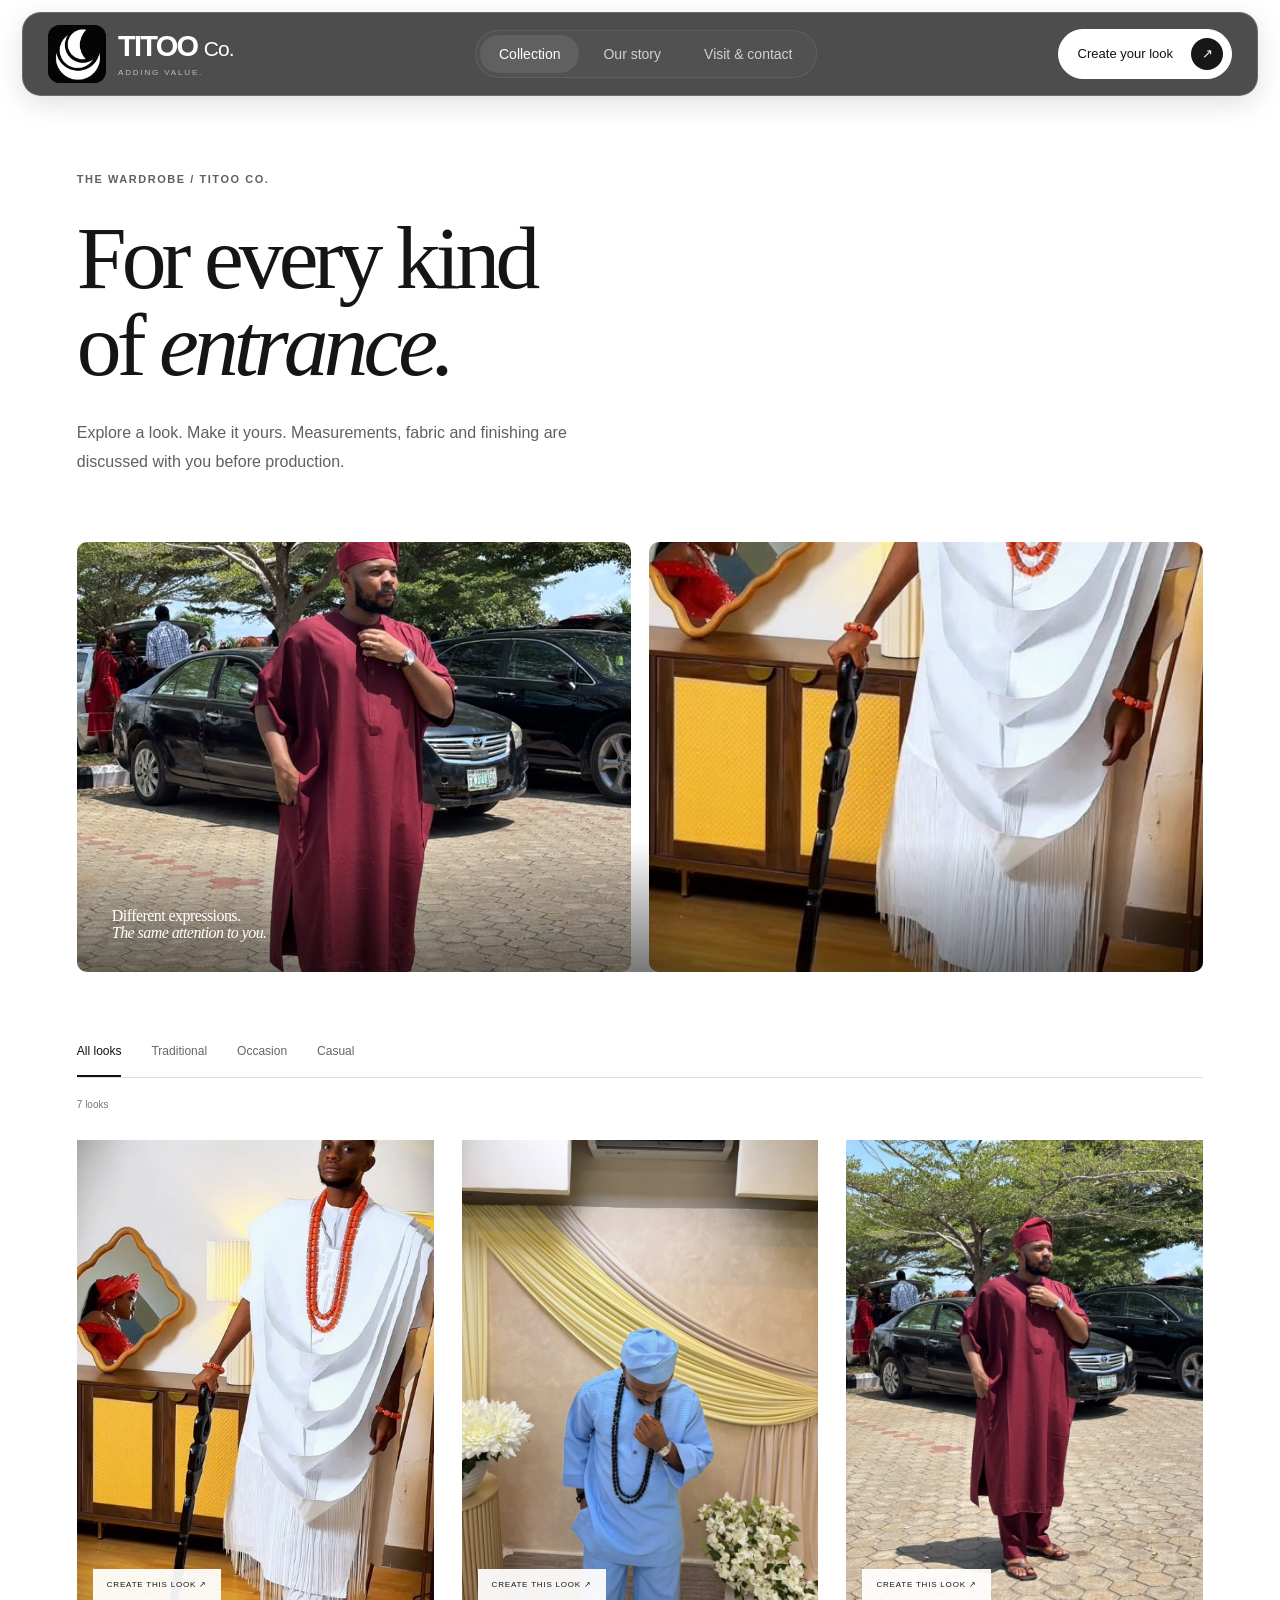
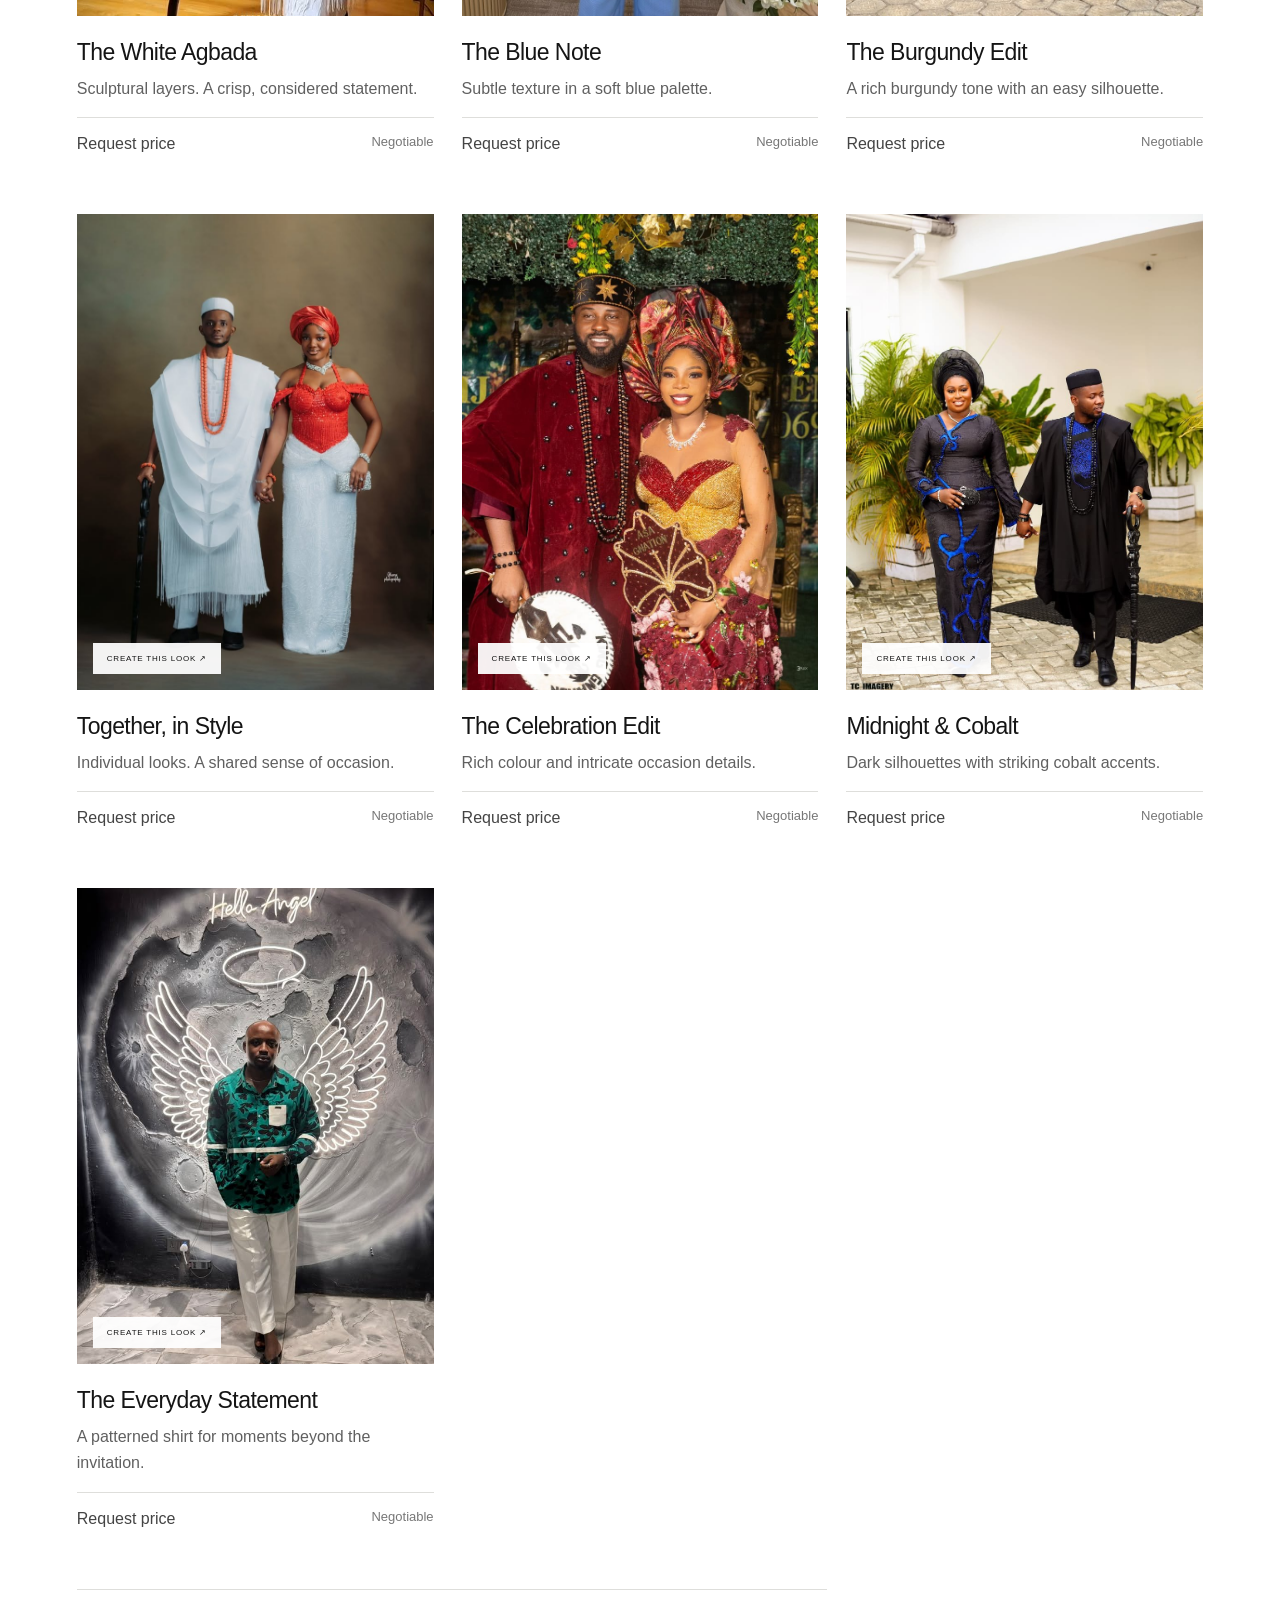
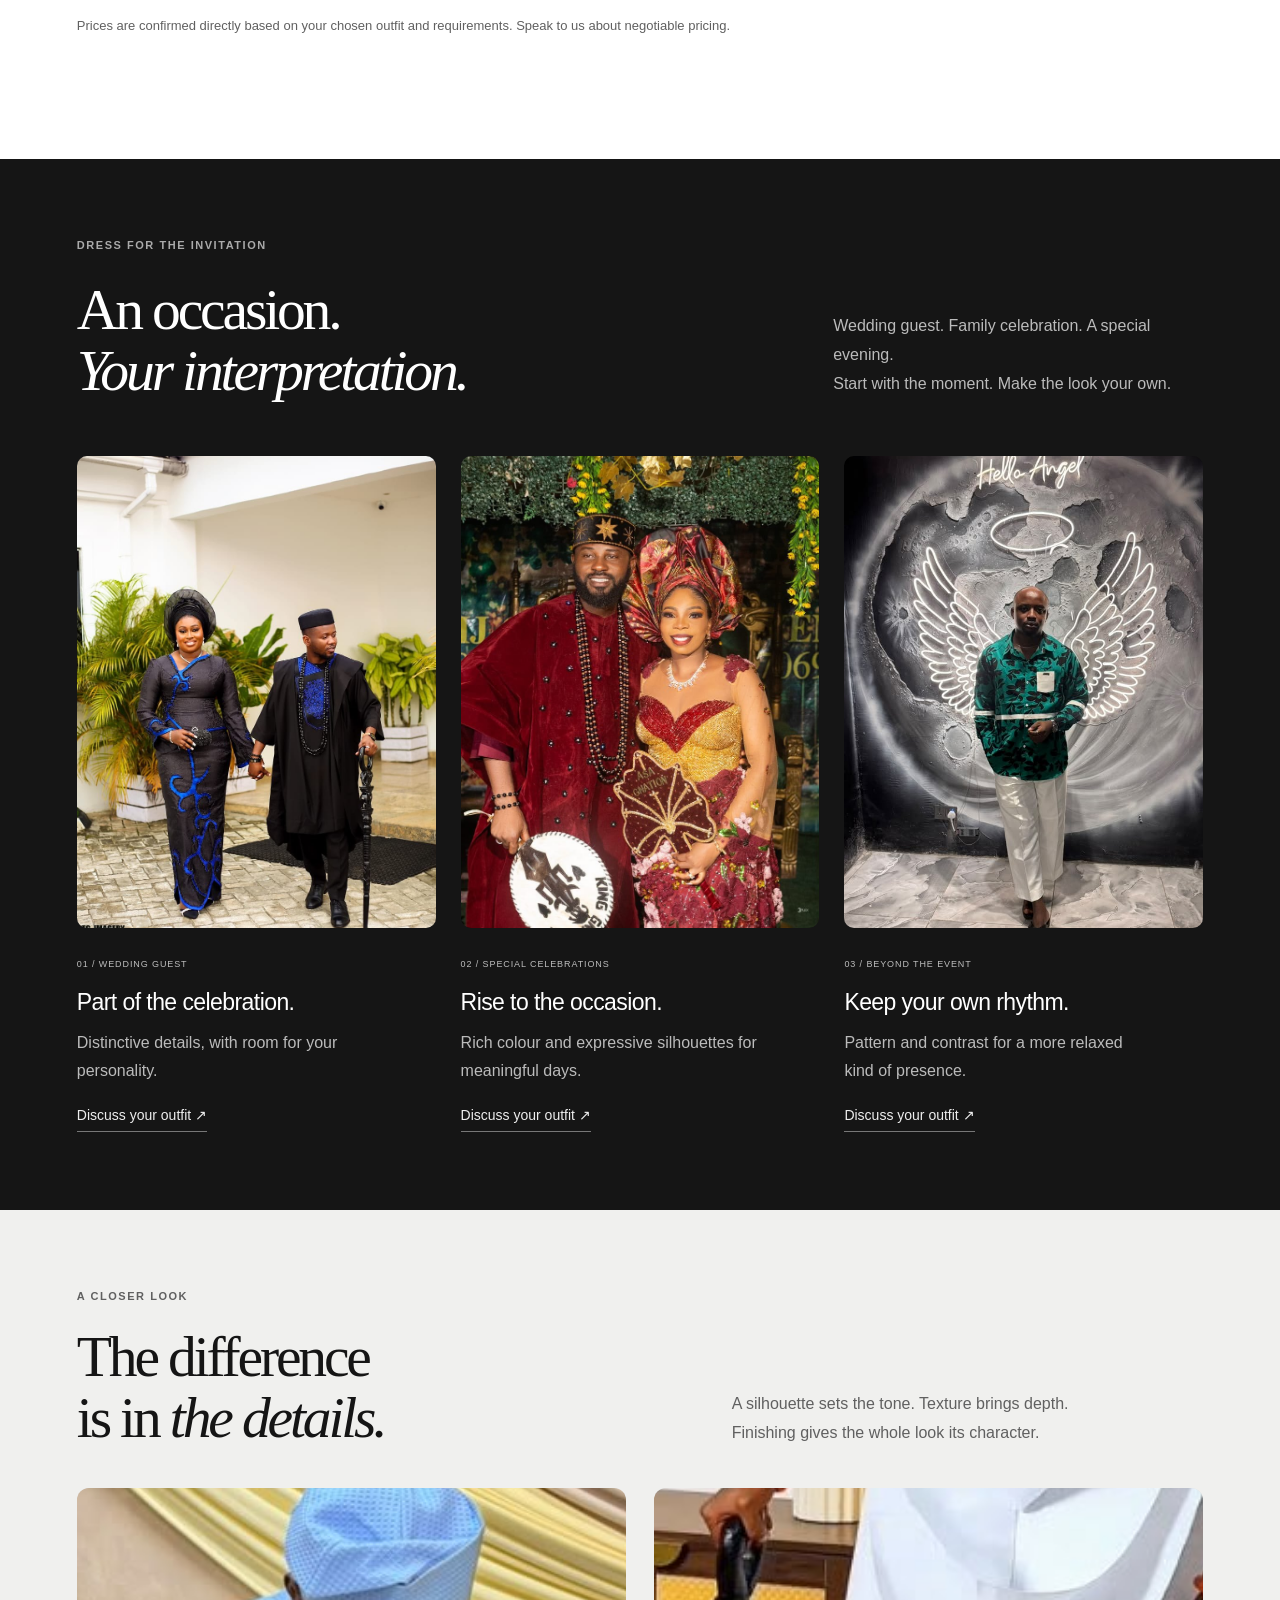
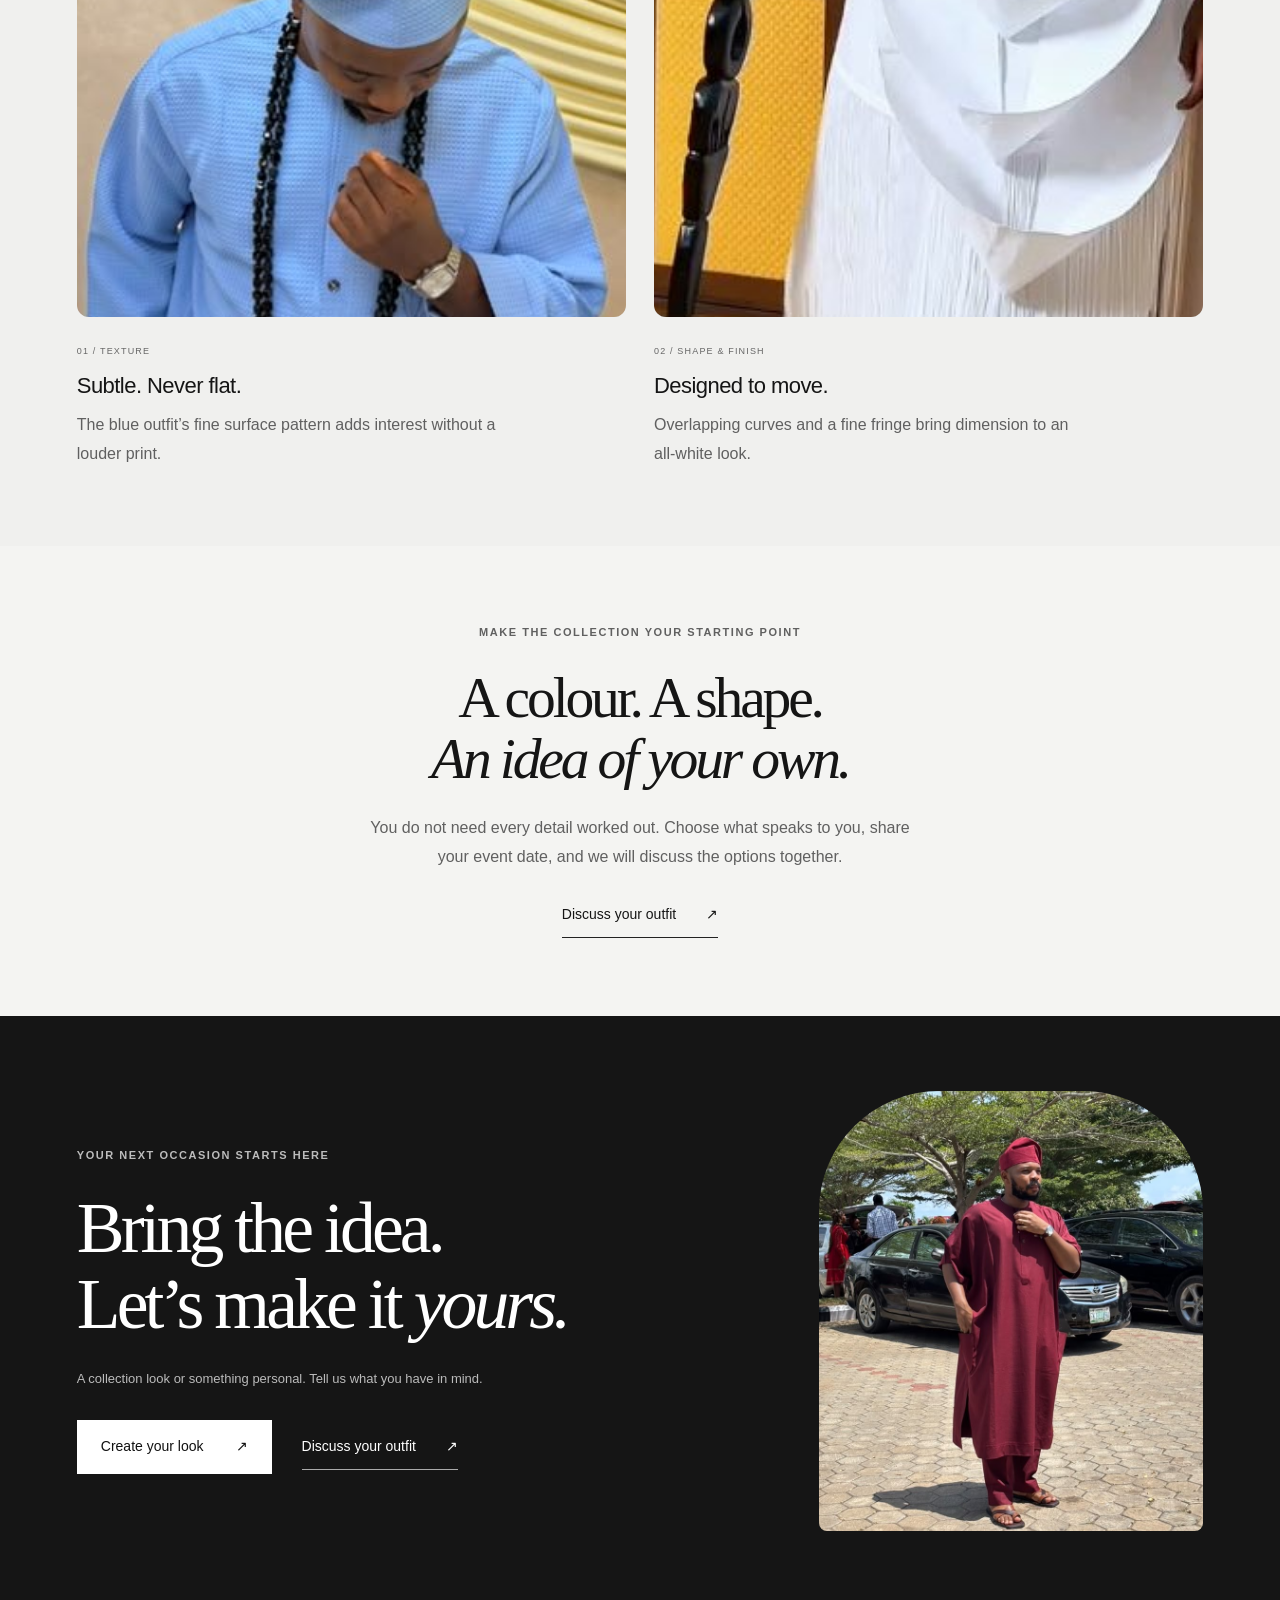
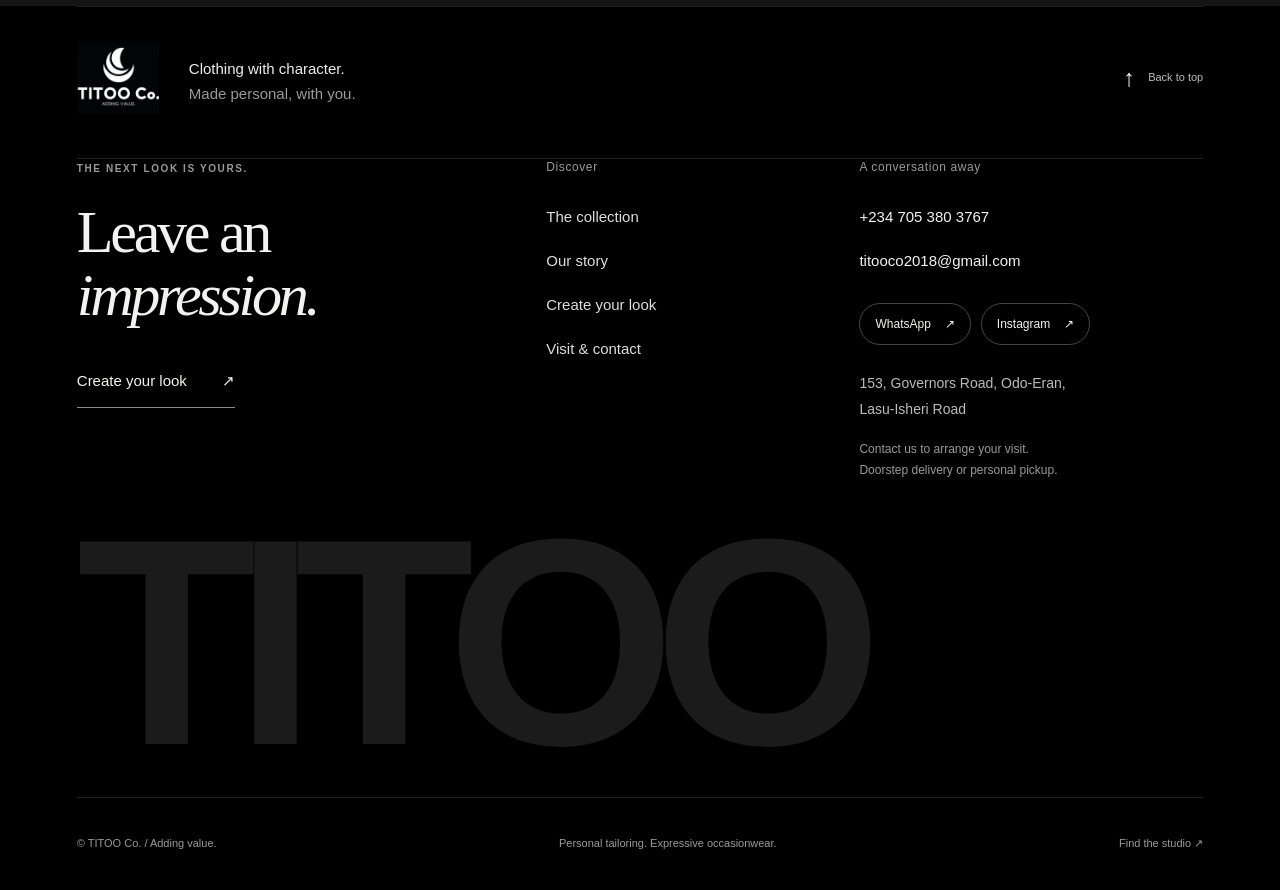
==== commit 3a9d0aea: "Update website" ====
--- a/collection.html
+++ b/collection.html
@@ -11,8 +11,29 @@
         <meta name="theme-color" content="#ffffff" />
         <link rel="icon" href="img/0.png" />
         <link rel="stylesheet" href="css/style.css" />
+
+        <link rel="canonical" href="https://titoco-website.vercel.app/collection.html" />
+        <meta property="og:type" content="website" />
+        <meta property="og:site_name" content="TITOO Co." />
+        <meta property="og:title" content="The Collection — TITOO Co." />
+        <meta
+            property="og:description"
+            content="Personal tailoring. Expressive occasionwear. Create your look with TITOO Co. — Adding Value."
+        />
+        <meta property="og:url" content="https://titoco-website.vercel.app/collection.html" />
+        <meta property="og:image" content="https://titoco-website.vercel.app/img/link-preview.jpg" />
+        <meta property="og:image:secure_url" content="https://titoco-website.vercel.app/img/link-preview.jpg" />
+        <meta property="og:image:type" content="image/jpeg" />
+        <meta property="og:image:width" content="1024" />
+        <meta property="og:image:height" content="1024" />
+        <meta property="og:image:alt" content="TITOO Co. logo — Adding Value." />
+        <meta name="twitter:card" content="summary_large_image" />
+        <meta name="twitter:title" content="The Collection — TITOO Co." />
+        <meta name="twitter:description" content="Personal tailoring. Expressive occasionwear. Adding Value." />
+        <meta name="twitter:image" content="https://titoco-website.vercel.app/img/link-preview.jpg" />
+        <meta name="twitter:image:alt" content="TITOO Co. logo — Adding Value." />
     </head>
-    <body>
+    <body id="top">
         <a class="skip-link" href="#main">Skip to content</a>
         <header class="site-header">
             <a class="header-brand" href="index.html" aria-label="TITOO Co. home">
@@ -415,46 +436,72 @@
                 />
             </div>
         </section>
-        <footer class="full-footer">
-            <div class="footer-brand">
-                <a href="index.html" class="brand" aria-label="TITOO Co. home">
+        <footer class="full-footer footer-shell">
+            <div class="footer-opening">
+                <a href="index.html" class="footer-logo" aria-label="TITOO Co. home">
                     <img src="img/0.png" alt="TITOO Co. Adding Value" width="1024" height="1024" loading="lazy" />
                 </a>
                 <p>
-                    Personal tailoring.
+                    Clothing with character.
                     <br />
-                    Expressive occasionwear.
-                    <br />
-                    Adding value.
+                    <span>Made personal, with you.</span>
                 </p>
+                <a class="footer-top" href="#top" aria-label="Back to top">
+                    ↑
+                    <span>Back to top</span>
+                </a>
             </div>
-            <nav aria-label="Explore TITOO Co.">
-                <h3>Explore</h3>
-                <a href="index.html">Home</a>
-                <a href="collection.html">Collection</a>
-                <a href="story.html">Our story</a>
-                <a href="create.html">Create your look</a>
-            </nav>
-            <div class="footer-contact">
-                <h3>Let’s talk</h3>
-                <a href="tel:+2347053803767">+234 705 380 3767</a>
-                <a href="mailto:titooco2018@gmail.com">titooco2018@gmail.com</a>
-                <a href="https://wa.me/2347053803767">WhatsApp ↗</a>
-                <a href="https://www.instagram.com/titoo.co/" target="_blank" rel="noopener">Instagram ↗</a>
+            <div class="footer-grid">
+                <div class="footer-editorial">
+                    <p class="eyebrow">THE NEXT LOOK IS YOURS.</p>
+                    <h2>
+                        Leave an
+                        <br />
+                        <em>impression.</em>
+                    </h2>
+                    <a class="footer-enquire" href="create.html">
+                        Create your look
+                        <span aria-hidden="true">↗</span>
+                    </a>
+                </div>
+                <nav aria-label="Footer navigation">
+                    <h3>Discover</h3>
+                    <a href="collection.html">The collection</a>
+                    <a href="story.html">Our story</a>
+                    <a href="create.html">Create your look</a>
+                    <a href="visit.html">Visit & contact</a>
+                </nav>
+                <div class="footer-reach">
+                    <h3>A conversation away</h3>
+                    <a href="tel:+2347053803767">+234 705 380 3767</a>
+                    <a href="mailto:titooco2018@gmail.com">titooco2018@gmail.com</a>
+                    <div class="footer-socials">
+                        <a href="https://wa.me/2347053803767">
+                            WhatsApp
+                            <span aria-hidden="true">↗</span>
+                        </a>
+                        <a href="https://www.instagram.com/titoo.co/" target="_blank" rel="noopener">
+                            Instagram
+                            <span aria-hidden="true">↗</span>
+                        </a>
+                    </div>
+                    <address>
+                        153, Governors Road, Odo-Eran,
+                        <br />
+                        Lasu-Isheri Road
+                    </address>
+                    <p class="footer-appointment">
+                        Contact us to arrange your visit.
+                        <br />
+                        Doorstep delivery or personal pickup.
+                    </p>
+                </div>
             </div>
-            <div class="footer-visit">
-                <h3>Visit the studio</h3>
-                <address>
-                    153, Governors Road, Odo-Eran,
-                    <br />
-                    Lasu-Isheri Road
-                </address>
-                <p>Contact us to arrange your visit.</p>
-                <a href="visit.html">Visit & contact ↗</a>
-            </div>
-            <div class="footer-bottom">
-                <small>© TITOO Co. Adding value.</small>
-                <span>Measurements before production. Delivery or pickup by arrangement.</span>
+            <div class="footer-display" aria-hidden="true">TITOO</div>
+            <div class="footer-base">
+                <small>© TITOO Co. / Adding value.</small>
+                <span>Personal tailoring. Expressive occasionwear.</span>
+                <a href="visit.html">Find the studio ↗</a>
             </div>
         </footer>
         <script src="js/app.js" defer></script>
--- a/css/style.css
+++ b/css/style.css
@@ -3021,5 +3021,312 @@
     box-shadow: 0 8px 28px rgba(0, 0, 0, 0.12);
 }
 @supports not ((backdrop-filter: blur(1px)) or (-webkit-backdrop-filter: blur(1px))) {
-    .site-header { background: rgba(15, 15, 15, 0.96); }
-}
+    .site-header {
+        background: rgba(15, 15, 15, 0.96);
+    }
+}
+
+/* A fashion masthead in reverse: generous identity, practical contact details. */
+.footer-shell.full-footer {
+    display: block;
+    background: #101010;
+    padding: 0 var(--gutter) 24px;
+    color: #f2f2ef;
+}
+.footer-opening {
+    display: flex;
+    gap: 30px;
+    align-items: center;
+    padding: 35px 0;
+    border-top: 1px solid #ffffff20;
+    border-bottom: 1px solid #ffffff20;
+}
+.footer-logo {
+    width: 82px;
+    height: 72px;
+    overflow: hidden;
+    display: block;
+    flex: 0 0 auto;
+}
+.footer-logo img {
+    width: 110px;
+    height: 110px;
+    max-width: none;
+    transform: translate(-14px, -20px);
+}
+.footer-shell .footer-opening p {
+    margin: 0;
+    font-size: 15px;
+    line-height: 1.65;
+    color: #eee;
+}
+.footer-opening p span {
+    color: #999;
+}
+.footer-shell .footer-top {
+    margin-left: auto;
+    display: flex;
+    align-items: center;
+    gap: 13px;
+    font-size: 24px !important;
+    padding: 12px 0 12px 20px;
+}
+.footer-top span {
+    font-size: 11px;
+    color: #bbb;
+}
+.footer-shell .footer-grid {
+    display: grid;
+    grid-template-columns: 1.25fr 0.75fr 1.1fr;
+    gap: 7%;
+    padding: 54px 0 60px;
+}
+.footer-shell .footer-editorial .eyebrow {
+    font-size: 10px;
+    color: #999;
+    letter-spacing: 0.16em;
+    margin: 0 0 22px;
+}
+.footer-shell .footer-editorial h2 {
+    font-size: clamp(42px, 4.7vw, 72px);
+    margin: 0 0 28px;
+}
+.footer-shell .footer-enquire {
+    display: inline-flex;
+    gap: 35px;
+    align-items: center;
+    padding: 14px 0;
+    border-bottom: 1px solid #888;
+    font-size: 15px !important;
+}
+.footer-shell h3 {
+    font-size: 12px;
+    letter-spacing: 0.05em;
+    font-weight: 500;
+    color: #999;
+    margin: 0 0 20px;
+}
+.footer-shell .footer-grid nav {
+    display: flex;
+    flex-direction: column;
+    align-items: start;
+}
+.footer-shell .footer-grid a {
+    font-size: 15px;
+    line-height: 1.6;
+    min-height: 44px;
+    display: inline-flex;
+    align-items: center;
+    margin: 0;
+    transition: color 0.2s;
+}
+.footer-shell a:not(.footer-logo):hover {
+    color: #fff;
+    text-decoration: none;
+}
+.footer-shell .footer-grid nav a {
+    color: #ddd;
+}
+.footer-shell .footer-grid nav a:hover {
+    text-decoration: underline;
+    text-underline-offset: 6px;
+}
+.footer-reach {
+    min-width: 0;
+}
+.footer-reach > a {
+    display: flex !important;
+    overflow-wrap: anywhere;
+}
+.footer-socials {
+    display: flex;
+    flex-wrap: wrap;
+    gap: 10px;
+    margin: 20px 0 26px;
+}
+.footer-shell .footer-socials a {
+    min-height: 42px;
+    border: 1px solid #444;
+    border-radius: 25px;
+    padding: 9px 15px;
+    gap: 14px;
+    font-size: 12px;
+}
+.footer-shell .footer-socials a:hover {
+    border-color: #aaa;
+    background: #222;
+}
+.footer-shell address {
+    font-size: 14px;
+    color: #bbb;
+    font-style: normal;
+    line-height: 1.8;
+    margin: 0;
+}
+.footer-shell .footer-appointment {
+    font-size: 12px;
+    line-height: 1.8;
+    color: #999;
+    margin: 17px 0 0;
+}
+.footer-display {
+    font-family: var(--sans);
+    font-size: clamp(100px, 18vw, 285px);
+    line-height: 0.84;
+    font-weight: 650;
+    letter-spacing: -0.085em;
+    white-space: nowrap;
+    padding: 12px 0 35px;
+    color: #e1e1dc;
+}
+.footer-display span {
+    font-weight: 400;
+    font-size: 0.43em;
+    letter-spacing: -0.07em;
+    margin-left: 0.1em;
+}
+.footer-base {
+    border-top: 1px solid #ffffff20;
+    display: flex;
+    align-items: center;
+    flex-wrap: wrap;
+    justify-content: space-between;
+    gap: 16px;
+    padding-top: 24px;
+    color: #999;
+}
+.footer-base small,
+.footer-base > span,
+.footer-shell .footer-base a {
+    font-size: 11px;
+    line-height: 1.6;
+    margin: 0;
+}
+.footer-base a {
+    min-height: 44px;
+    display: inline-flex;
+    align-items: center;
+}
+@media (max-width: 1000px) {
+    .footer-shell .footer-grid {
+        grid-template-columns: 1fr 1fr;
+        gap: 40px 12%;
+    }
+    .footer-reach {
+        grid-column: 1 / -1;
+        display: grid;
+        grid-template-columns: 1fr 1fr;
+        column-gap: 12%;
+    }
+    .footer-reach h3 {
+        grid-column: 1 / -1;
+    }
+    .footer-reach > a {
+        grid-column: 1;
+    }
+    .footer-reach .footer-socials {
+        grid-column: 2;
+        grid-row: 2 / 4;
+        margin: 0;
+        align-self: center;
+    }
+    .footer-reach address {
+        margin-top: 22px;
+    }
+    .footer-reach .footer-appointment {
+        margin-top: 22px;
+    }
+}
+@media (max-width: 600px) {
+    .footer-shell.full-footer {
+        padding-bottom: 22px;
+    }
+    .footer-opening {
+        gap: 16px;
+        padding: 25px 0;
+    }
+    .footer-logo {
+        width: 64px;
+        height: 60px;
+    }
+    .footer-logo img {
+        width: 94px;
+        height: 94px;
+        transform: translate(-15px, -17px);
+    }
+    .footer-shell .footer-opening p {
+        font-size: 12px;
+    }
+    .footer-top span {
+        display: none;
+    }
+    .footer-shell .footer-top {
+        padding-left: 5px;
+    }
+    .footer-shell .footer-grid {
+        grid-template-columns: 1fr;
+        gap: 35px;
+        padding: 36px 0 35px;
+    }
+    .footer-shell .footer-editorial h2 {
+        font-size: 53px;
+    }
+    .footer-shell .footer-grid nav {
+        border-top: 1px solid #333;
+        padding-top: 28px;
+        display: grid;
+        grid-template-columns: 1fr 1fr;
+        gap: 0 16px;
+        align-items: start;
+    }
+    .footer-shell .footer-grid nav h3 {
+        grid-column: 1 / -1;
+        margin-bottom: 12px;
+    }
+    .footer-reach {
+        display: block;
+        border-top: 1px solid #333;
+        padding-top: 28px;
+    }
+    .footer-reach .footer-socials {
+        margin: 18px 0 24px;
+    }
+    .footer-reach .footer-appointment {
+        margin-top: 14px;
+    }
+    .footer-display {
+        font-size: 19vw;
+        padding: 10px 0 28px;
+    }
+    .footer-base {
+        display: grid;
+        grid-template-columns: 1fr;
+        gap: 12px;
+        padding-top: 22px;
+    }
+    .footer-base > span {
+        font-size: 11px;
+    }
+}
+
+/* Reference treatment: oversized, quiet lettering against pure black. */
+.footer-shell.full-footer {
+    background: #000;
+}
+.footer-shell .footer-display {
+    color: #1b1b1b;
+    font-family: Arial, Helvetica, sans-serif;
+    font-size: clamp(100px, 23vw, 370px);
+    font-weight: 800;
+    letter-spacing: -0.075em;
+    line-height: 0.88;
+    padding: 30px 0 26px;
+    white-space: nowrap;
+    user-select: none;
+}
+@media (max-width: 600px) {
+    .footer-shell .footer-display {
+        font-size: 24vw;
+        padding: 24px 0;
+    }
+}
